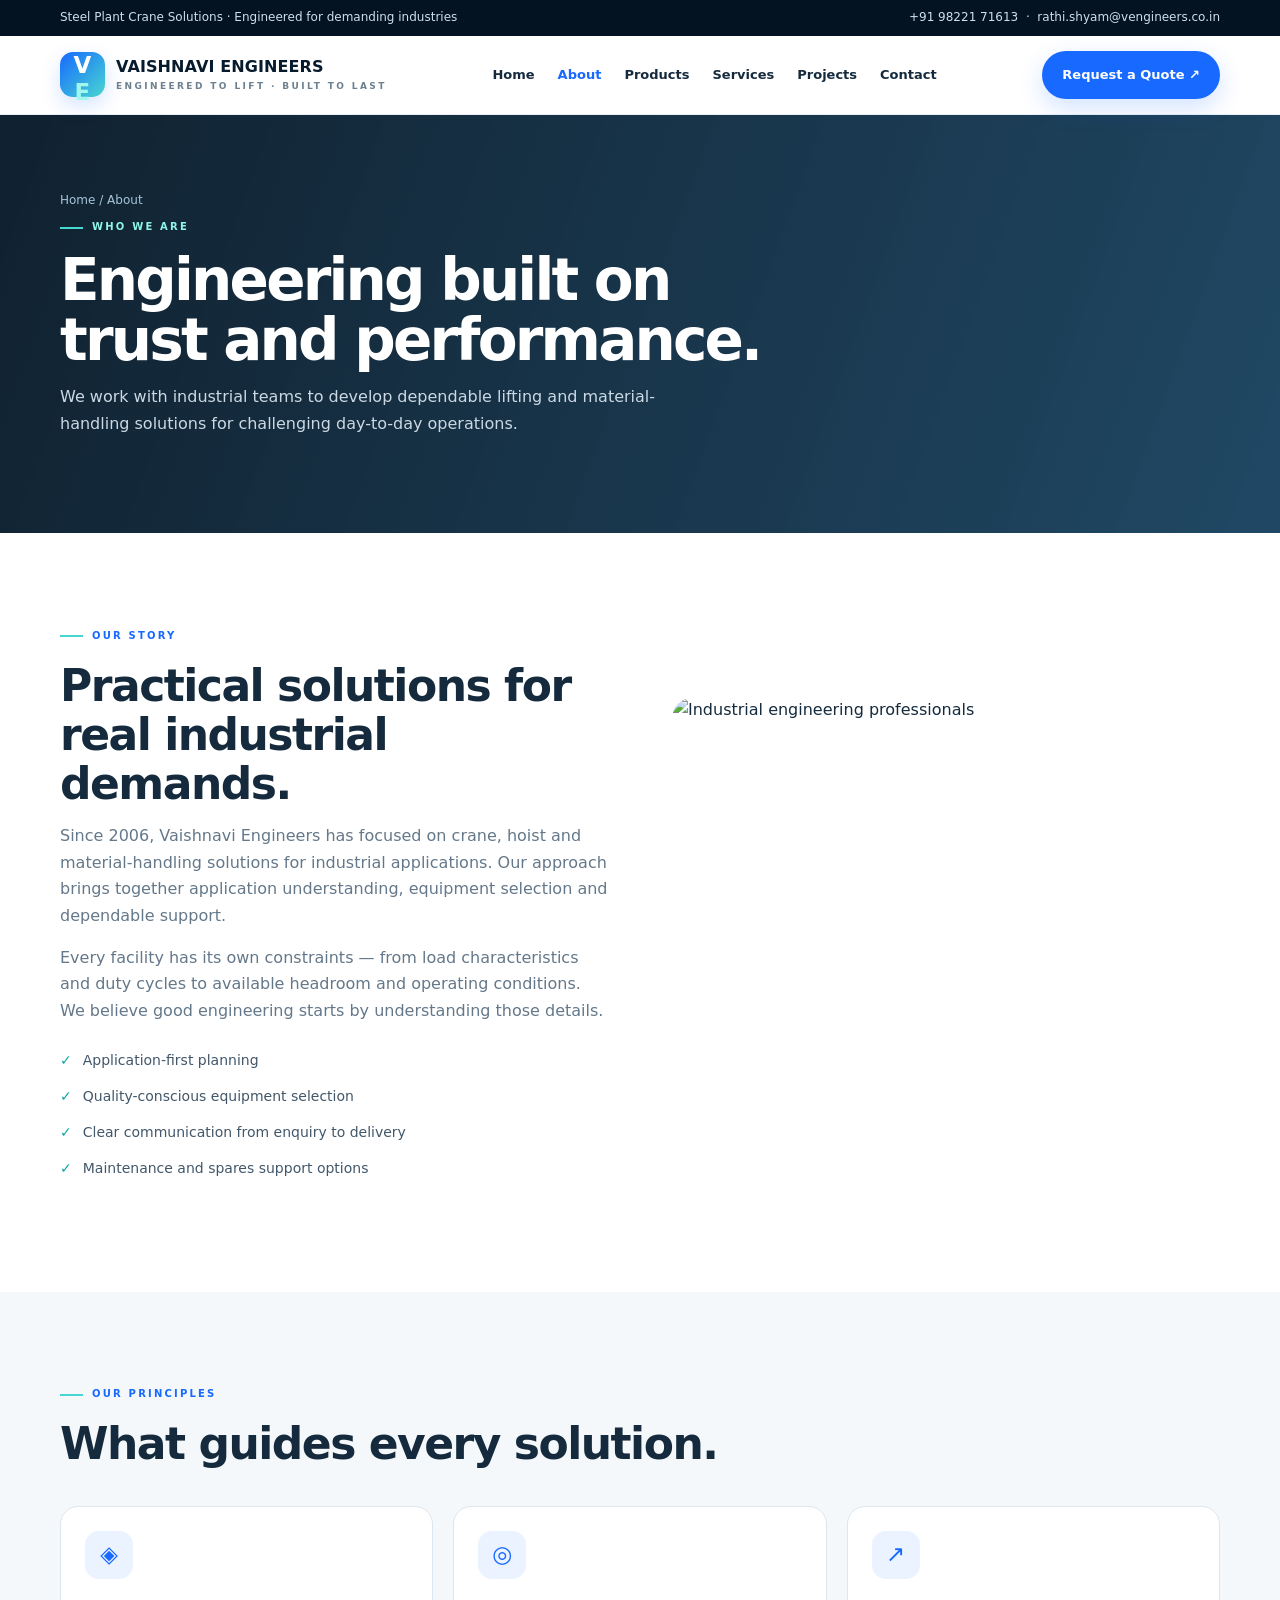
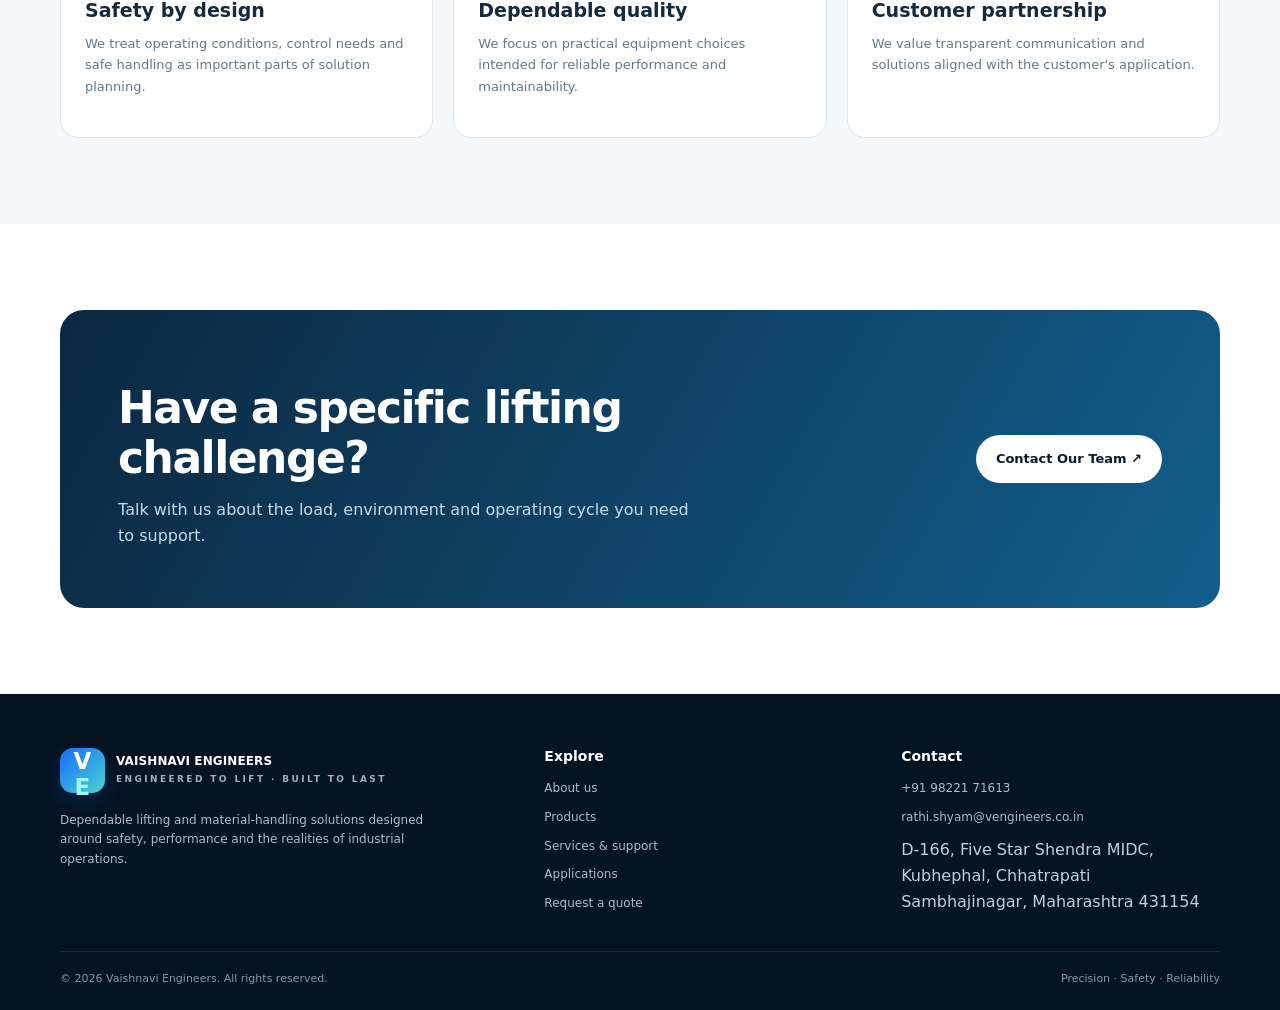
==== about.html @ 2b5e66a1 "Add about.html to static website" ====
<!doctype html><html lang="en"><head><meta charset="utf-8"><meta name="viewport" content="width=device-width,initial-scale=1"><meta name="description" content="Learn about Vaishnavi Engineers and its approach to industrial lifting and material-handling solutions."><meta name="theme-color" content="#071b2d"><title>About Us | Vaishnavi Engineers</title><link rel="preconnect" href="https://fonts.googleapis.com"><link rel="stylesheet" href="style.css"></head><body><div class="topbar"><div class="wrap topinner"><span>Steel Plant Crane Solutions · Engineered for demanding industries</span><span><a href="tel:+919822171613">+91 98221 71613</a> &nbsp;·&nbsp; <a href="mailto:rathi.shyam@vengineers.co.in">rathi.shyam@vengineers.co.in</a></span></div></div><header class="navbar"><div class="wrap navinner"><a class="brand" href="index.html"><span class="brandmark">V<span style="color:#9ff7ed">E</span></span><span>VAISHNAVI ENGINEERS<small>ENGINEERED TO LIFT · BUILT TO LAST</small></span></a><button class="navtoggle" aria-label="Toggle navigation" aria-expanded="false">☰</button><nav class="navlinks"><a href="index.html">Home</a><a href="about.html">About</a><a href="products.html">Products</a><a href="services.html">Services</a><a href="projects.html">Projects</a><a href="contact.html">Contact</a></nav><a class="btn navcta" href="contact.html">Request a Quote ↗</a></div></header><main><section class="pagehero"><div class="wrap"><div class="crumb">Home / About</div><span class="eyebrow" style="color:#8ff4e9">Who we are</span><h1>Engineering built on<br>trust and performance.</h1><p>We work with industrial teams to develop dependable lifting and material-handling solutions for challenging day-to-day operations.</p></div></section><section class="section"><div class="wrap split"><div class="reveal"><span class="eyebrow">Our story</span><h2>Practical solutions for real industrial demands.</h2><p class="muted">Since 2006, Vaishnavi Engineers has focused on crane, hoist and material-handling solutions for industrial applications. Our approach brings together application understanding, equipment selection and dependable support.</p><p class="muted">Every facility has its own constraints — from load characteristics and duty cycles to available headroom and operating conditions. We believe good engineering starts by understanding those details.</p><ul class="checklist"><li><span class="check">✓</span>Application-first planning</li><li><span class="check">✓</span>Quality-conscious equipment selection</li><li><span class="check">✓</span>Clear communication from enquiry to delivery</li><li><span class="check">✓</span>Maintenance and spares support options</li></ul></div><div class="visual reveal"><img src="https://images.unsplash.com/photo-1581092160607-ee22621dd758?auto=format&fit=crop&w=1100&q=85" alt="Industrial engineering professionals" loading="lazy"></div></div></section><section class="section soft"><div class="wrap"><div class="sectionhead reveal"><span class="eyebrow">Our principles</span><h2>What guides every solution.</h2></div><div class="grid three"><article class="card reveal"><div class="cardbody"><div class="cardicon">◈</div><h3>Safety by design</h3><p>We treat operating conditions, control needs and safe handling as important parts of solution planning.</p></div></article><article class="card reveal"><div class="cardbody"><div class="cardicon">◎</div><h3>Dependable quality</h3><p>We focus on practical equipment choices intended for reliable performance and maintainability.</p></div></article><article class="card reveal"><div class="cardbody"><div class="cardicon">↗</div><h3>Customer partnership</h3><p>We value transparent communication and solutions aligned with the customer's application.</p></div></article></div></div></section><section class="section"><div class="wrap banner reveal"><div><h2>Have a specific lifting challenge?</h2><p>Talk with us about the load, environment and operating cycle you need to support.</p></div><a class="btn light" href="contact.html">Contact Our Team ↗</a></div></section></main><footer class="footer"><div class="wrap"><div class="footergrid"><div><a class="brand" href="index.html" style="color:#fff"><span class="brandmark">V<span style="color:#9ff7ed">E</span></span><span>VAISHNAVI ENGINEERS<small style="color:#9bb0c0">ENGINEERED TO LIFT · BUILT TO LAST</small></span></a><p style="max-width:370px;margin-top:18px">Dependable lifting and material-handling solutions designed around safety, performance and the realities of industrial operations.</p></div><div><h3>Explore</h3><div class="footerlinks"><a href="about.html">About us</a><a href="products.html">Products</a><a href="services.html">Services & support</a><a href="projects.html">Applications</a><a href="contact.html">Request a quote</a></div></div><div><h3>Contact</h3><div class="footerlinks"><a href="tel:+919822171613">+91 98221 71613</a><a href="mailto:rathi.shyam@vengineers.co.in">rathi.shyam@vengineers.co.in</a><span>D-166, Five Star Shendra MIDC, Kubhephal, Chhatrapati Sambhajinagar, Maharashtra 431154</span></div></div></div><div class="copyright"><span>© <span data-year></span> Vaishnavi Engineers. All rights reserved.</span><span>Precision · Safety · Reliability</span></div></div></footer><div class="mobilecta"><a class="btn" href="contact.html">Request a Quote ↗</a></div><script src="script.js"></script></body></html>
---- style.css ----
:root{--navy:#071b2d;--navy2:#0d2b43;--blue:#1769ff;--cyan:#48d7d0;--ink:#152b3d;--muted:#64788a;--paper:#f4f8fb;--line:#dce6ee;--white:#fff;--gold:#ffb454}*{box-sizing:border-box}html{scroll-behavior:smooth;scroll-padding-top:95px}body{margin:0;font-family:Inter,ui-sans-serif,system-ui,-apple-system,"Segoe UI",sans-serif;color:var(--ink);line-height:1.65;background:#fff}a{color:inherit;text-decoration:none}img{max-width:100%;display:block}.wrap{width:min(1160px,92%);margin-inline:auto}.topbar{background:#041321;color:#d1dfeb;font-size:12px;padding:8px 0}.topinner{display:flex;justify-content:space-between;gap:12px;flex-wrap:wrap}.topbar a:hover{color:var(--cyan)}.navbar{position:sticky;top:0;z-index:50;background:#ffffffed;backdrop-filter:blur(16px);border-bottom:1px solid #e8eef4}.navinner{height:78px;display:flex;align-items:center;justify-content:space-between;gap:24px}.brand{display:flex;align-items:center;gap:11px;font-weight:900;letter-spacing:.1px;color:var(--navy);line-height:1.15}.brand small{display:block;font-size:9px;letter-spacing:2.4px;color:#6d8090;margin-top:5px}.brandmark{width:45px;height:45px;display:grid;place-items:center;color:#fff;border-radius:13px;background:linear-gradient(135deg,var(--blue),var(--cyan));box-shadow:0 8px 20px #1769ff2e;font-size:23px}.navlinks{display:flex;align-items:center;gap:23px;font-size:13px;font-weight:750}.navlinks a{transition:color .2s}.navlinks a:hover,.navlinks a.active{color:var(--blue)}.navtoggle{display:none;border:1px solid var(--line);background:#fff;border-radius:10px;padding:9px 12px;font-size:20px}.btn{display:inline-flex;align-items:center;justify-content:center;gap:9px;border:0;border-radius:999px;padding:13px 20px;font-weight:800;font-size:13px;background:var(--blue);color:#fff;box-shadow:0 9px 24px #1769ff30;transition:transform .2s,box-shadow .2s;cursor:pointer}.btn:hover{transform:translateY(-2px);box-shadow:0 13px 30px #1769ff40}.btn.outline{background:transparent;border:1px solid #ffffff75;color:#fff;box-shadow:none}.btn.light{background:#fff;color:var(--navy);box-shadow:none}.eyebrow{display:inline-flex;align-items:center;gap:9px;text-transform:uppercase;letter-spacing:2.2px;font-size:10px;font-weight:900;color:var(--blue)}.eyebrow:before{content:"";width:23px;height:2px;background:var(--cyan)}h1,h2,h3,p{margin-top:0}h1{font-size:clamp(38px,5.7vw,70px);line-height:1.03;letter-spacing:-2.8px;margin:20px 0}h2{font-size:clamp(28px,3.8vw,44px);line-height:1.12;letter-spacing:-1.5px;margin:15px 0}h3{line-height:1.25}.lead{font-size:17px;line-height:1.8;color:#c9d7e3;max-width:610px}.muted{color:var(--muted)}.section{padding:86px 0}.section.soft{background:var(--paper)}.section.dark{background:var(--navy);color:#fff}.sectionhead{max-width:690px;margin-bottom:38px}.sectionhead p{color:var(--muted);font-size:15px;max-width:620px}.hero{position:relative;isolation:isolate;overflow:hidden;color:#fff;background:var(--navy);min-height:600px;display:flex;align-items:center}.hero:before{content:"";position:absolute;inset:0;z-index:-2;background:linear-gradient(90deg,rgba(4,19,33,.97) 0%,rgba(5,25,42,.87) 47%,rgba(5,25,42,.35) 100%),url('https://images.unsplash.com/photo-1581092160562-40aa08e78837?auto=format&fit=crop&w=2000&q=85') center/cover}.hero:after{content:"";position:absolute;z-index:-1;width:520px;height:520px;right:-140px;bottom:-280px;border:1px solid #ffffff26;border-radius:50%;box-shadow:0 0 0 55px #ffffff08,0 0 0 110px #ffffff06}.heroContent{padding:90px 0 110px;max-width:750px}.hero h1 span{color:var(--cyan)}.heroActions{display:flex;gap:12px;flex-wrap:wrap;margin-top:30px}.heroProof{display:flex;gap:28px;flex-wrap:wrap;margin-top:44px;color:#d4e1ea;font-size:12px}.heroProof strong{display:block;color:#fff;font-size:21px}.stats{display:grid;grid-template-columns:repeat(4,1fr);background:#fff;border:1px solid var(--line);border-radius:18px;box-shadow:0 18px 55px #0b25400c;margin-top:-38px;position:relative;z-index:2}.stat{padding:25px 20px;text-align:center;border-right:1px solid var(--line)}.stat:last-child{border:0}.stat strong{display:block;font-size:29px;color:var(--navy);letter-spacing:-1px}.stat span{font-size:11px;color:var(--muted);font-weight:800;text-transform:uppercase;letter-spacing:1px}.grid{display:grid;gap:20px}.grid.three{grid-template-columns:repeat(3,minmax(0,1fr))}.grid.two{grid-template-columns:repeat(2,minmax(0,1fr))}.card{border:1px solid var(--line);border-radius:18px;background:#fff;overflow:hidden;transition:transform .25s,box-shadow .25s,border-color .25s}.card:hover{transform:translateY(-5px);box-shadow:0 20px 48px #102d4614;border-color:#bfd4e8}.cardbody{padding:24px}.cardicon{width:48px;height:48px;border-radius:14px;background:#eaf3ff;color:var(--blue);display:grid;place-items:center;font-size:23px;margin-bottom:20px}.card h3{font-size:19px;margin-bottom:10px}.card p{color:var(--muted);font-size:13px;margin-bottom:16px}.textlink{color:var(--blue);font-size:12px;font-weight:900}.productimage{height:205px;background:#e7eef4;overflow:hidden}.productimage img{width:100%;height:100%;object-fit:cover;transition:transform .5s}.card:hover .productimage img{transform:scale(1.05)}.split{display:grid;grid-template-columns:1fr 1fr;align-items:center;gap:64px}.visual{position:relative}.visual img{height:430px;width:100%;object-fit:cover;border-radius:22px}.floatnote{position:absolute;right:-18px;bottom:25px;background:#fff;padding:20px 23px;border-radius:16px;box-shadow:0 16px 45px #071b2d20;max-width:220px}.floatnote strong{font-size:27px;color:var(--blue);display:block}.checklist{list-style:none;padding:0;margin:25px 0;display:grid;gap:13px}.checklist li{display:flex;gap:11px;align-items:flex-start;font-size:14px;color:#42576a}.check{color:#0da89f;font-weight:900}.banner{padding:58px;border-radius:24px;background:linear-gradient(120deg,#0b2740,#125e8c);color:#fff;display:flex;justify-content:space-between;align-items:center;gap:30px;overflow:hidden;position:relative}.banner p{color:#c6dce9;margin-bottom:0;max-width:590px}.banner h2{max-width:650px}.pagehero{padding:76px 0 80px;color:#fff;background:linear-gradient(110deg,#061827f5,#0a3655e8),url('https://images.unsplash.com/photo-1567789884554-0b844b597180?auto=format&fit=crop&w=1800&q=80') center/cover}.pagehero h1{font-size:clamp(38px,5vw,58px);margin:14px 0}.pagehero p{color:#cbd9e4;max-width:650px}.crumb{font-size:12px;color:#a7c4d8}.serviceRow{display:grid;grid-template-columns:64px 1fr;gap:20px;padding:24px 0;border-bottom:1px solid var(--line)}.serviceRow:last-child{border:0}.serviceNumber{font-size:20px;font-weight:900;color:#8ba4b7}.serviceRow p{color:var(--muted);font-size:14px;margin-bottom:0}.projectcard{position:relative;min-height:310px;border-radius:18px;overflow:hidden;color:#fff;background:#102b40}.projectcard img{position:absolute;inset:0;width:100%;height:100%;object-fit:cover;transition:transform .5s}.projectcard:hover img{transform:scale(1.05)}.projectcard:after{content:"";position:absolute;inset:0;background:linear-gradient(0deg,#061827ed,#06182705 80%)}.projecttext{position:absolute;z-index:1;left:24px;right:24px;bottom:22px}.projecttext span{font-size:10px;text-transform:uppercase;letter-spacing:1.8px;color:var(--cyan);font-weight:900}.projecttext h3{margin:7px 0;font-size:21px}.contactgrid{display:grid;grid-template-columns:.8fr 1.2fr;gap:35px}.contactpanel{padding:30px;background:var(--navy);color:#fff;border-radius:20px}.contactitem{padding:17px 0;border-bottom:1px solid #ffffff1f}.contactitem:last-child{border:0}.contactitem small{display:block;color:#a9c2d4;font-size:10px;text-transform:uppercase;letter-spacing:1.5px;font-weight:800}.contactitem a,.contactitem span{font-size:14px;overflow-wrap:anywhere}.formbox{padding:30px;border:1px solid var(--line);border-radius:20px}.formgrid{display:grid;grid-template-columns:1fr 1fr;gap:16px}.field{display:grid;gap:7px}.field.full{grid-column:1/-1}.field label{font-size:12px;font-weight:800}.field input,.field textarea,.field select{width:100%;border:1px solid #d4e0e9;border-radius:10px;padding:13px;font:inherit;font-size:14px;outline:none;background:#fff}.field input:focus,.field textarea:focus,.field select:focus{border-color:var(--blue);box-shadow:0 0 0 3px #1769ff14}.field textarea{min-height:120px;resize:vertical}.footer{background:#041321;color:#c0d0dc;padding:54px 0 22px}.footergrid{display:grid;grid-template-columns:1.4fr 1fr 1fr;gap:38px;padding-bottom:35px}.footer h3{color:#fff;font-size:14px}.footer p,.footer a{font-size:12px;color:#a9bdcc}.footerlinks{display:grid;gap:9px}.copyright{border-top:1px solid #ffffff18;padding-top:18px;font-size:11px;color:#8199aa;display:flex;justify-content:space-between;gap:10px;flex-wrap:wrap}.reveal{opacity:0;transform:translateY(16px);transition:opacity .65s,transform .65s}.reveal.visible{opacity:1;transform:none}.tag{display:inline-block;background:#e9f8f7;color:#087d78;border-radius:999px;padding:6px 10px;font-size:10px;font-weight:900;letter-spacing:.8px;text-transform:uppercase}.center{text-align:center}.center .sectionhead{margin-inline:auto}.mobilecta{display:none}@media(max-width:900px){.navlinks{gap:14px}.navlinks a{font-size:12px}.navcta{display:none}.split{gap:35px}.grid.three{grid-template-columns:repeat(2,minmax(0,1fr))}.stats{grid-template-columns:repeat(2,1fr)}.stat:nth-child(2){border-right:0}.stat:nth-child(-n+2){border-bottom:1px solid var(--line)}.contactgrid{grid-template-columns:1fr}.footergrid{grid-template-columns:1fr 1fr}.footergrid>div:first-child{grid-column:1/-1}}@media(max-width:680px){.topinner{justify-content:center;text-align:center}.navinner{height:68px}.navtoggle{display:block}.navlinks{display:none;position:absolute;top:68px;left:0;right:0;background:#fff;border-bottom:1px solid var(--line);padding:15px 4% 22px;flex-direction:column;align-items:stretch;gap:0}.navlinks.open{display:flex}.navlinks a{padding:12px 0;border-bottom:1px solid #edf1f5;font-size:14px}.navlinks a:last-child{border:0}.brandmark{width:39px;height:39px}.brand{font-size:12px}.hero{min-height:570px}.heroContent{padding:72px 0 86px}.hero h1{letter-spacing:-1.7px}.lead{font-size:15px}.heroProof{gap:18px}.section{padding:62px 0}.grid.three,.grid.two,.split{grid-template-columns:1fr}.visual img{height:310px}.floatnote{right:10px;bottom:12px}.stats{margin-top:-25px}.stat{padding:20px 10px}.stat strong{font-size:25px}.stat span{font-size:9px}.banner{padding:30px;align-items:flex-start;flex-direction:column}.pagehero{padding:55px 0}.formbox,.contactpanel{padding:22px}.formgrid{grid-template-columns:1fr}.field.full{grid-column:auto}.footergrid{grid-template-columns:1fr}.footergrid>div:first-child{grid-column:auto}.projectcard{min-height:280px}.mobilecta{display:flex;position:fixed;bottom:12px;left:12px;right:12px;z-index:60;justify-content:center}.mobilecta .btn{width:100%}.footer{padding-bottom:80px}}@media(prefers-reduced-motion:reduce){html{scroll-behavior:auto}.reveal{opacity:1;transform:none;transition:none}*{transition:none!important}}
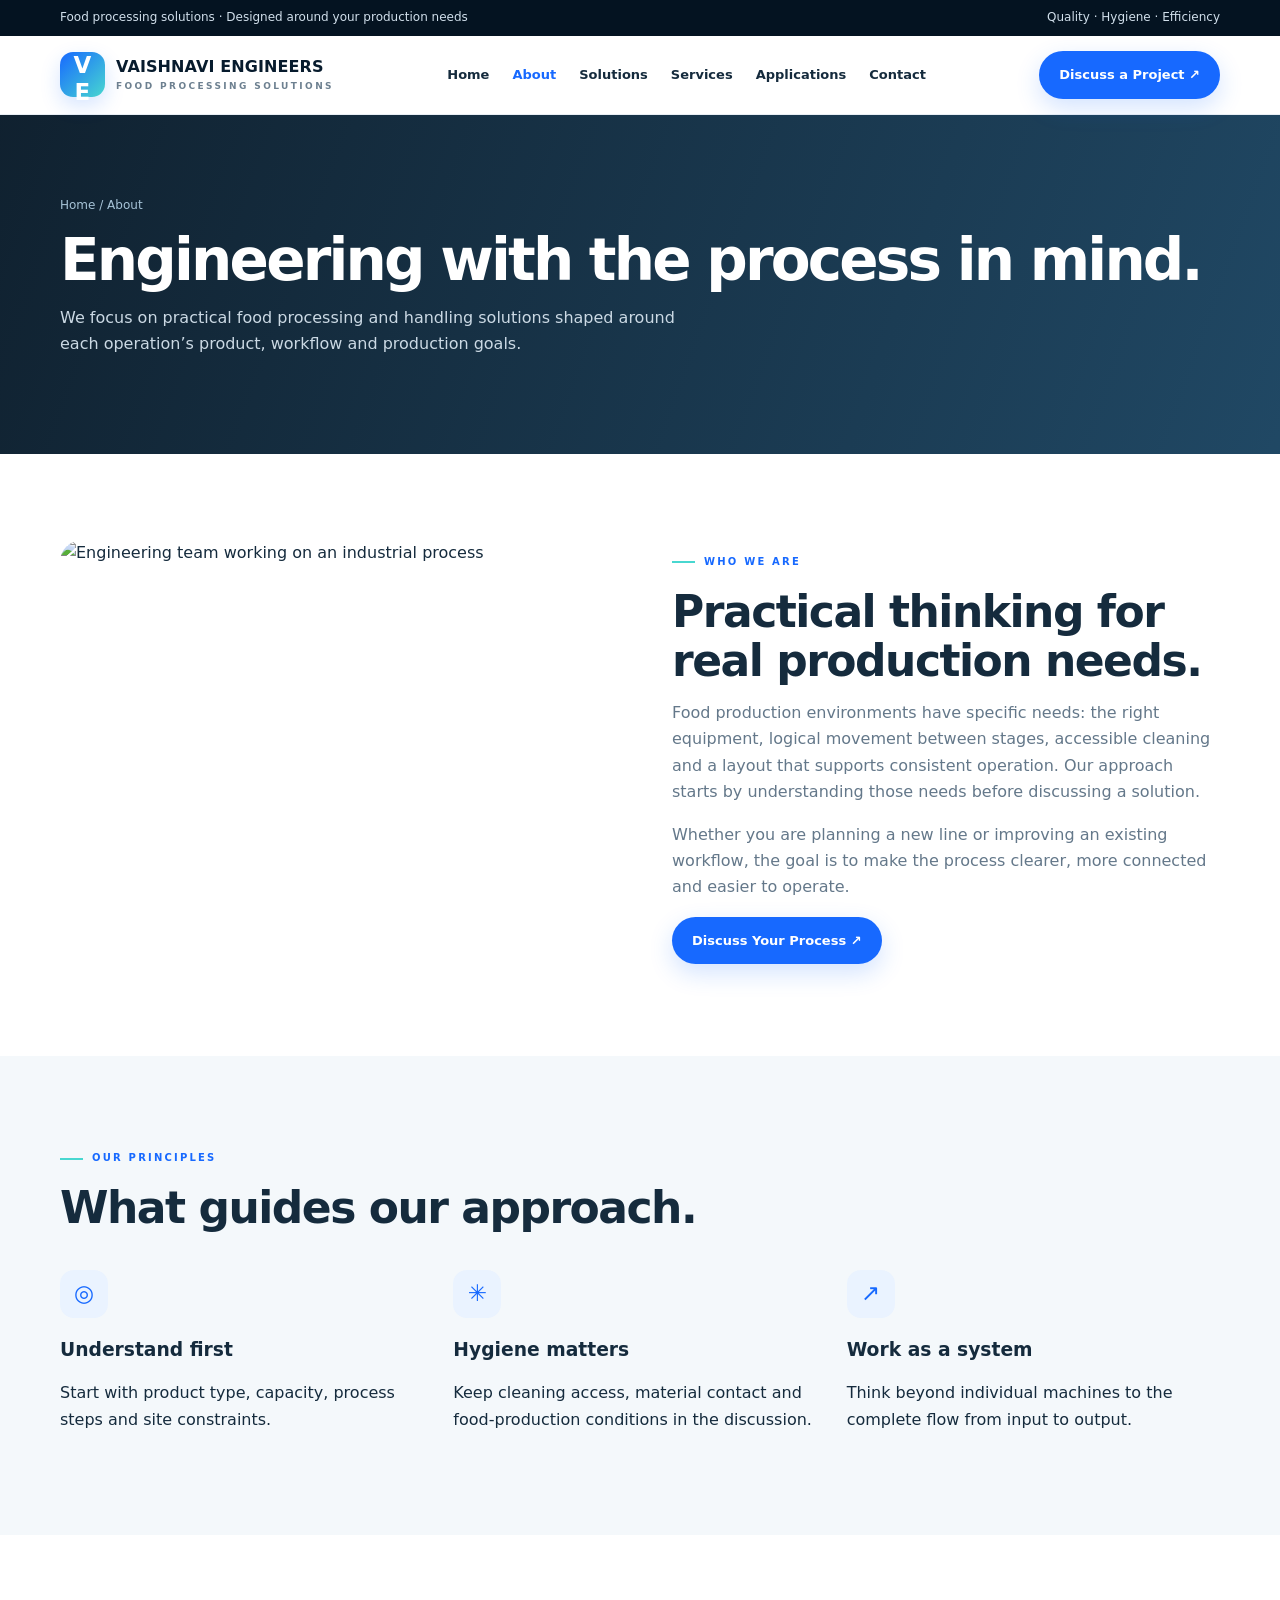
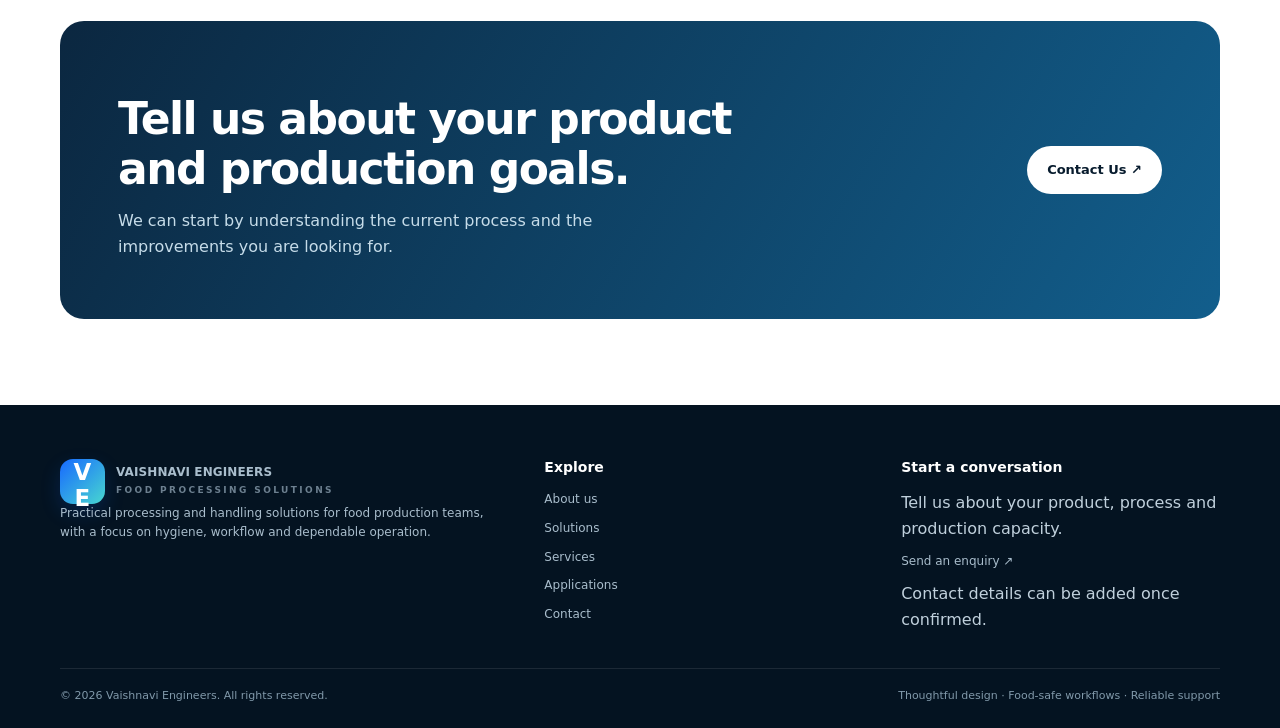
==== commit 9df2daca: "Rebuild About page for food processing solutions" ====
--- a/about.html
+++ b/about.html
@@ -1 +1,16 @@
-<!doctype html><html lang="en"><head><meta charset="utf-8"><meta name="viewport" content="width=device-width,initial-scale=1"><meta name="description" content="Learn about Vaishnavi Engineers and its approach to industrial lifting and material-handling solutions."><meta name="theme-color" content="#071b2d"><title>About Us | Vaishnavi Engineers</title><link rel="preconnect" href="https://fonts.googleapis.com"><link rel="stylesheet" href="style.css"></head><body><div class="topbar"><div class="wrap topinner"><span>Steel Plant Crane Solutions · Engineered for demanding industries</span><span><a href="tel:+919822171613">+91 98221 71613</a> &nbsp;·&nbsp; <a href="mailto:rathi.shyam@vengineers.co.in">rathi.shyam@vengineers.co.in</a></span></div></div><header class="navbar"><div class="wrap navinner"><a class="brand" href="index.html"><span class="brandmark">V<span style="color:#9ff7ed">E</span></span><span>VAISHNAVI ENGINEERS<small>ENGINEERED TO LIFT · BUILT TO LAST</small></span></a><button class="navtoggle" aria-label="Toggle navigation" aria-expanded="false">☰</button><nav class="navlinks"><a href="index.html">Home</a><a href="about.html">About</a><a href="products.html">Products</a><a href="services.html">Services</a><a href="projects.html">Projects</a><a href="contact.html">Contact</a></nav><a class="btn navcta" href="contact.html">Request a Quote ↗</a></div></header><main><section class="pagehero"><div class="wrap"><div class="crumb">Home / About</div><span class="eyebrow" style="color:#8ff4e9">Who we are</span><h1>Engineering built on<br>trust and performance.</h1><p>We work with industrial teams to develop dependable lifting and material-handling solutions for challenging day-to-day operations.</p></div></section><section class="section"><div class="wrap split"><div class="reveal"><span class="eyebrow">Our story</span><h2>Practical solutions for real industrial demands.</h2><p class="muted">Since 2006, Vaishnavi Engineers has focused on crane, hoist and material-handling solutions for industrial applications. Our approach brings together application understanding, equipment selection and dependable support.</p><p class="muted">Every facility has its own constraints — from load characteristics and duty cycles to available headroom and operating conditions. We believe good engineering starts by understanding those details.</p><ul class="checklist"><li><span class="check">✓</span>Application-first planning</li><li><span class="check">✓</span>Quality-conscious equipment selection</li><li><span class="check">✓</span>Clear communication from enquiry to delivery</li><li><span class="check">✓</span>Maintenance and spares support options</li></ul></div><div class="visual reveal"><img src="https://images.unsplash.com/photo-1581092160607-ee22621dd758?auto=format&fit=crop&w=1100&q=85" alt="Industrial engineering professionals" loading="lazy"></div></div></section><section class="section soft"><div class="wrap"><div class="sectionhead reveal"><span class="eyebrow">Our principles</span><h2>What guides every solution.</h2></div><div class="grid three"><article class="card reveal"><div class="cardbody"><div class="cardicon">◈</div><h3>Safety by design</h3><p>We treat operating conditions, control needs and safe handling as important parts of solution planning.</p></div></article><article class="card reveal"><div class="cardbody"><div class="cardicon">◎</div><h3>Dependable quality</h3><p>We focus on practical equipment choices intended for reliable performance and maintainability.</p></div></article><article class="card reveal"><div class="cardbody"><div class="cardicon">↗</div><h3>Customer partnership</h3><p>We value transparent communication and solutions aligned with the customer's application.</p></div></article></div></div></section><section class="section"><div class="wrap banner reveal"><div><h2>Have a specific lifting challenge?</h2><p>Talk with us about the load, environment and operating cycle you need to support.</p></div><a class="btn light" href="contact.html">Contact Our Team ↗</a></div></section></main><footer class="footer"><div class="wrap"><div class="footergrid"><div><a class="brand" href="index.html" style="color:#fff"><span class="brandmark">V<span style="color:#9ff7ed">E</span></span><span>VAISHNAVI ENGINEERS<small style="color:#9bb0c0">ENGINEERED TO LIFT · BUILT TO LAST</small></span></a><p style="max-width:370px;margin-top:18px">Dependable lifting and material-handling solutions designed around safety, performance and the realities of industrial operations.</p></div><div><h3>Explore</h3><div class="footerlinks"><a href="about.html">About us</a><a href="products.html">Products</a><a href="services.html">Services & support</a><a href="projects.html">Applications</a><a href="contact.html">Request a quote</a></div></div><div><h3>Contact</h3><div class="footerlinks"><a href="tel:+919822171613">+91 98221 71613</a><a href="mailto:rathi.shyam@vengineers.co.in">rathi.shyam@vengineers.co.in</a><span>D-166, Five Star Shendra MIDC, Kubhephal, Chhatrapati Sambhajinagar, Maharashtra 431154</span></div></div></div><div class="copyright"><span>© <span data-year></span> Vaishnavi Engineers. All rights reserved.</span><span>Precision · Safety · Reliability</span></div></div></footer><div class="mobilecta"><a class="btn" href="contact.html">Request a Quote ↗</a></div><script src="script.js"></script></body></html>+<!doctype html>
+<html lang="en">
+<head>
+<meta charset="utf-8"><meta name="viewport" content="width=device-width,initial-scale=1">
+<meta name="description" content="Learn about Vaishnavi Engineers and its process-led approach to food processing solutions."><meta name="theme-color" content="#123b2b">
+<title>About Us | Vaishnavi Engineers</title>
+<link rel="preconnect" href="https://fonts.googleapis.com"><link rel="preconnect" href="https://fonts.gstatic.com" crossorigin>
+<link href="https://fonts.googleapis.com/css2?family=DM+Sans:wght@400;500;600;700&family=Manrope:wght@400;500;600;700;800&display=swap" rel="stylesheet">
+<link rel="stylesheet" href="style.css">
+</head><body>
+<div class="topbar"><div class="wrap topinner"><span>Food processing solutions · Designed around your production needs</span><span>Quality · Hygiene · Efficiency</span></div></div>
+<header class="navbar"><div class="wrap navinner"><a class="brand" href="index.html"><span class="brandmark">V<span>E</span></span><span>VAISHNAVI ENGINEERS<small>FOOD PROCESSING SOLUTIONS</small></span></a><button class="navtoggle" aria-label="Toggle navigation" aria-expanded="false">☰</button><nav class="navlinks"><a href="index.html">Home</a><a href="about.html">About</a><a href="products.html">Solutions</a><a href="services.html">Services</a><a href="projects.html">Applications</a><a href="contact.html">Contact</a></nav><a class="btn navcta" href="contact.html">Discuss a Project ↗</a></div></header><main>
+<section class="pagehero"><div class="wrap"><span class="crumb">Home / About</span><h1>Engineering with the process in mind.</h1><p>We focus on practical food processing and handling solutions shaped around each operation’s product, workflow and production goals.</p></div></section>
+<section class="section"><div class="wrap split"><div class="visual reveal"><img src="https://images.unsplash.com/photo-1581092160607-ee22621dd758?auto=format&fit=crop&w=1100&q=85" alt="Engineering team working on an industrial process" loading="lazy"></div><div class="reveal"><span class="eyebrow">Who we are</span><h2>Practical thinking for real production needs.</h2><p class="muted">Food production environments have specific needs: the right equipment, logical movement between stages, accessible cleaning and a layout that supports consistent operation. Our approach starts by understanding those needs before discussing a solution.</p><p class="muted">Whether you are planning a new line or improving an existing workflow, the goal is to make the process clearer, more connected and easier to operate.</p><a class="btn" href="contact.html">Discuss Your Process ↗</a></div></div></section>
+<section class="section soft"><div class="wrap"><div class="sectionhead reveal"><span class="eyebrow">Our principles</span><h2>What guides our approach.</h2></div><div class="grid three"><article class="miniCard reveal"><div class="cardicon">◎</div><h3>Understand first</h3><p>Start with product type, capacity, process steps and site constraints.</p></article><article class="miniCard reveal"><div class="cardicon">✳</div><h3>Hygiene matters</h3><p>Keep cleaning access, material contact and food-production conditions in the discussion.</p></article><article class="miniCard reveal"><div class="cardicon">↗</div><h3>Work as a system</h3><p>Think beyond individual machines to the complete flow from input to output.</p></article></div></div></section>
+<section class="section"><div class="wrap"><div class="banner reveal"><div><h2>Tell us about your product and production goals.</h2><p>We can start by understanding the current process and the improvements you are looking for.</p></div><a class="btn light" href="contact.html">Contact Us ↗</a></div></div></section></main><footer class="footer"><div class="wrap"><div class="footergrid"><div><a class="brand footerbrand" href="index.html"><span class="brandmark">V<span>E</span></span><span>VAISHNAVI ENGINEERS<small>FOOD PROCESSING SOLUTIONS</small></span></a><p class="footintro">Practical processing and handling solutions for food production teams, with a focus on hygiene, workflow and dependable operation.</p></div><div><h3>Explore</h3><div class="footerlinks"><a href="about.html">About us</a><a href="products.html">Solutions</a><a href="services.html">Services</a><a href="projects.html">Applications</a><a href="contact.html">Contact</a></div></div><div><h3>Start a conversation</h3><div class="footerlinks"><span>Tell us about your product, process and production capacity.</span><a href="contact.html" class="footercta">Send an enquiry ↗</a><span class="smallnote">Contact details can be added once confirmed.</span></div></div></div><div class="copyright"><span>© <span data-year></span> Vaishnavi Engineers. All rights reserved.</span><span>Thoughtful design · Food-safe workflows · Reliable support</span></div></div></footer><script src="script.js"></script></body></html>
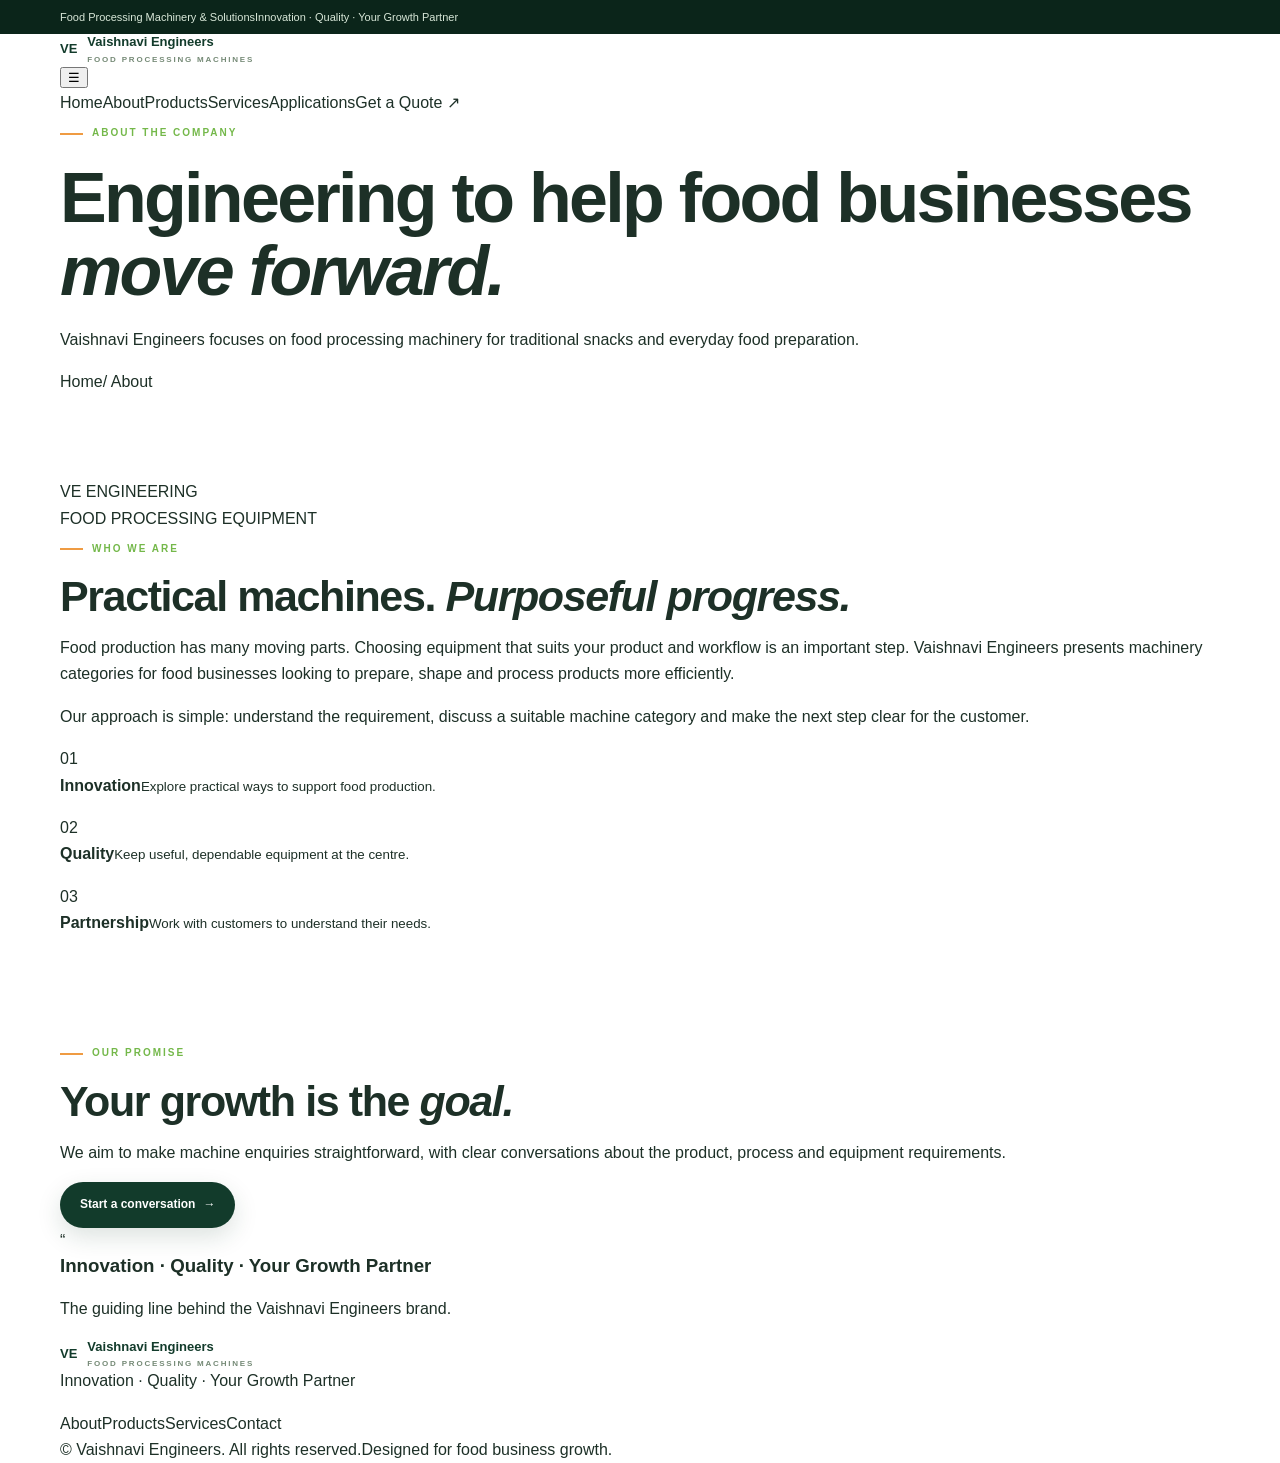
==== commit 9a85814a: "Rebuild static multipage food processing website" ====
--- a/about.html
+++ b/about.html
@@ -1,16 +1 @@
-<!doctype html>
-<html lang="en">
-<head>
-<meta charset="utf-8"><meta name="viewport" content="width=device-width,initial-scale=1">
-<meta name="description" content="Learn about Vaishnavi Engineers and its process-led approach to food processing solutions."><meta name="theme-color" content="#123b2b">
-<title>About Us | Vaishnavi Engineers</title>
-<link rel="preconnect" href="https://fonts.googleapis.com"><link rel="preconnect" href="https://fonts.gstatic.com" crossorigin>
-<link href="https://fonts.googleapis.com/css2?family=DM+Sans:wght@400;500;600;700&family=Manrope:wght@400;500;600;700;800&display=swap" rel="stylesheet">
-<link rel="stylesheet" href="style.css">
-</head><body>
-<div class="topbar"><div class="wrap topinner"><span>Food processing solutions · Designed around your production needs</span><span>Quality · Hygiene · Efficiency</span></div></div>
-<header class="navbar"><div class="wrap navinner"><a class="brand" href="index.html"><span class="brandmark">V<span>E</span></span><span>VAISHNAVI ENGINEERS<small>FOOD PROCESSING SOLUTIONS</small></span></a><button class="navtoggle" aria-label="Toggle navigation" aria-expanded="false">☰</button><nav class="navlinks"><a href="index.html">Home</a><a href="about.html">About</a><a href="products.html">Solutions</a><a href="services.html">Services</a><a href="projects.html">Applications</a><a href="contact.html">Contact</a></nav><a class="btn navcta" href="contact.html">Discuss a Project ↗</a></div></header><main>
-<section class="pagehero"><div class="wrap"><span class="crumb">Home / About</span><h1>Engineering with the process in mind.</h1><p>We focus on practical food processing and handling solutions shaped around each operation’s product, workflow and production goals.</p></div></section>
-<section class="section"><div class="wrap split"><div class="visual reveal"><img src="https://images.unsplash.com/photo-1581092160607-ee22621dd758?auto=format&fit=crop&w=1100&q=85" alt="Engineering team working on an industrial process" loading="lazy"></div><div class="reveal"><span class="eyebrow">Who we are</span><h2>Practical thinking for real production needs.</h2><p class="muted">Food production environments have specific needs: the right equipment, logical movement between stages, accessible cleaning and a layout that supports consistent operation. Our approach starts by understanding those needs before discussing a solution.</p><p class="muted">Whether you are planning a new line or improving an existing workflow, the goal is to make the process clearer, more connected and easier to operate.</p><a class="btn" href="contact.html">Discuss Your Process ↗</a></div></div></section>
-<section class="section soft"><div class="wrap"><div class="sectionhead reveal"><span class="eyebrow">Our principles</span><h2>What guides our approach.</h2></div><div class="grid three"><article class="miniCard reveal"><div class="cardicon">◎</div><h3>Understand first</h3><p>Start with product type, capacity, process steps and site constraints.</p></article><article class="miniCard reveal"><div class="cardicon">✳</div><h3>Hygiene matters</h3><p>Keep cleaning access, material contact and food-production conditions in the discussion.</p></article><article class="miniCard reveal"><div class="cardicon">↗</div><h3>Work as a system</h3><p>Think beyond individual machines to the complete flow from input to output.</p></article></div></div></section>
-<section class="section"><div class="wrap"><div class="banner reveal"><div><h2>Tell us about your product and production goals.</h2><p>We can start by understanding the current process and the improvements you are looking for.</p></div><a class="btn light" href="contact.html">Contact Us ↗</a></div></div></section></main><footer class="footer"><div class="wrap"><div class="footergrid"><div><a class="brand footerbrand" href="index.html"><span class="brandmark">V<span>E</span></span><span>VAISHNAVI ENGINEERS<small>FOOD PROCESSING SOLUTIONS</small></span></a><p class="footintro">Practical processing and handling solutions for food production teams, with a focus on hygiene, workflow and dependable operation.</p></div><div><h3>Explore</h3><div class="footerlinks"><a href="about.html">About us</a><a href="products.html">Solutions</a><a href="services.html">Services</a><a href="projects.html">Applications</a><a href="contact.html">Contact</a></div></div><div><h3>Start a conversation</h3><div class="footerlinks"><span>Tell us about your product, process and production capacity.</span><a href="contact.html" class="footercta">Send an enquiry ↗</a><span class="smallnote">Contact details can be added once confirmed.</span></div></div></div><div class="copyright"><span>© <span data-year></span> Vaishnavi Engineers. All rights reserved.</span><span>Thoughtful design · Food-safe workflows · Reliable support</span></div></div></footer><script src="script.js"></script></body></html>+<!doctype html><html lang="en"><head><meta charset="utf-8"><meta name="viewport" content="width=device-width, initial-scale=1"><title>About | Vaishnavi Engineers</title><link rel="stylesheet" href="style.css"><script defer src="script.js"></script></head><body><div class="topbar"><div class="wrap topbar-inner"><span>Food Processing Machinery & Solutions</span><span>Innovation · Quality · Your Growth Partner</span></div></div><header class="site-header"><div class="wrap nav-wrap"><a class="brand" href="index.html"><span class="brand-mark">VE</span><span><strong>Vaishnavi Engineers</strong><small>FOOD PROCESSING MACHINES</small></span></a><button class="menu-toggle" aria-label="Toggle navigation" aria-expanded="false">☰</button><nav class="nav-links"><a href="index.html">Home</a><a class="active" href="about.html">About</a><a href="products.html">Products</a><a href="services.html">Services</a><a href="projects.html">Applications</a><a class="nav-cta" href="contact.html">Get a Quote <span>↗</span></a></nav></div></header><main><section class="page-hero"><div class="wrap"><span class="eyebrow">ABOUT THE COMPANY</span><h1>Engineering to help food businesses <em>move forward.</em></h1><p>Vaishnavi Engineers focuses on food processing machinery for traditional snacks and everyday food preparation.</p><div class="breadcrumbs"><a href="index.html">Home</a><span>/</span> About</div></div></section><section class="section"><div class="wrap about-grid"><div class="about-illustration"><div class="about-badge">VE <span>ENGINEERING</span></div><div class="about-machine"><div class="hopper"></div><div class="machine-body"><div class="control-panel"><i></i><i></i><i></i><b></b></div><div class="machine-door"></div></div><div class="machine-feet"><i></i><i></i></div></div><div class="illustration-note">FOOD PROCESSING EQUIPMENT</div></div><div class="about-copy"><span class="eyebrow">WHO WE ARE</span><h2>Practical machines. <em>Purposeful progress.</em></h2><p>Food production has many moving parts. Choosing equipment that suits your product and workflow is an important step. Vaishnavi Engineers presents machinery categories for food businesses looking to prepare, shape and process products more efficiently.</p><p>Our approach is simple: understand the requirement, discuss a suitable machine category and make the next step clear for the customer.</p><div class="about-points"><div><span>01</span><p><b>Innovation</b><small>Explore practical ways to support food production.</small></p></div><div><span>02</span><p><b>Quality</b><small>Keep useful, dependable equipment at the centre.</small></p></div><div><span>03</span><p><b>Partnership</b><small>Work with customers to understand their needs.</small></p></div></div></div></div></section><section class="dark-band"><div class="wrap band-grid"><div><span class="eyebrow eyebrow-light">OUR PROMISE</span><h2>Your growth is the <em>goal.</em></h2><p>We aim to make machine enquiries straightforward, with clear conversations about the product, process and equipment requirements.</p><a class="btn btn-light" href="contact.html">Start a conversation <span>→</span></a></div><div class="statement-card"><span class="statement-mark">“</span><h3>Innovation · Quality · Your Growth Partner</h3><p>The guiding line behind the Vaishnavi Engineers brand.</p></div></div></section></main><footer class="site-footer"><div class="wrap footer-main"><a class="brand brand-footer" href="index.html"><span class="brand-mark">VE</span><span><strong>Vaishnavi Engineers</strong><small>FOOD PROCESSING MACHINES</small></span></a><p>Innovation · Quality · Your Growth Partner</p><div class="footer-links"><a href="about.html">About</a><a href="products.html">Products</a><a href="services.html">Services</a><a href="contact.html">Contact</a></div></div><div class="wrap footer-bottom"><span>© <span data-year></span> Vaishnavi Engineers. All rights reserved.</span><span>Designed for food business growth.</span></div></footer></body></html>
--- a/style.css
+++ b/style.css
@@ -1 +1 @@
-:root{--navy:#071b2d;--navy2:#0d2b43;--blue:#1769ff;--cyan:#48d7d0;--ink:#152b3d;--muted:#64788a;--paper:#f4f8fb;--line:#dce6ee;--white:#fff;--gold:#ffb454}*{box-sizing:border-box}html{scroll-behavior:smooth;scroll-padding-top:95px}body{margin:0;font-family:Inter,ui-sans-serif,system-ui,-apple-system,"Segoe UI",sans-serif;color:var(--ink);line-height:1.65;background:#fff}a{color:inherit;text-decoration:none}img{max-width:100%;display:block}.wrap{width:min(1160px,92%);margin-inline:auto}.topbar{background:#041321;color:#d1dfeb;font-size:12px;padding:8px 0}.topinner{display:flex;justify-content:space-between;gap:12px;flex-wrap:wrap}.topbar a:hover{color:var(--cyan)}.navbar{position:sticky;top:0;z-index:50;background:#ffffffed;backdrop-filter:blur(16px);border-bottom:1px solid #e8eef4}.navinner{height:78px;display:flex;align-items:center;justify-content:space-between;gap:24px}.brand{display:flex;align-items:center;gap:11px;font-weight:900;letter-spacing:.1px;color:var(--navy);line-height:1.15}.brand small{display:block;font-size:9px;letter-spacing:2.4px;color:#6d8090;margin-top:5px}.brandmark{width:45px;height:45px;display:grid;place-items:center;color:#fff;border-radius:13px;background:linear-gradient(135deg,var(--blue),var(--cyan));box-shadow:0 8px 20px #1769ff2e;font-size:23px}.navlinks{display:flex;align-items:center;gap:23px;font-size:13px;font-weight:750}.navlinks a{transition:color .2s}.navlinks a:hover,.navlinks a.active{color:var(--blue)}.navtoggle{display:none;border:1px solid var(--line);background:#fff;border-radius:10px;padding:9px 12px;font-size:20px}.btn{display:inline-flex;align-items:center;justify-content:center;gap:9px;border:0;border-radius:999px;padding:13px 20px;font-weight:800;font-size:13px;background:var(--blue);color:#fff;box-shadow:0 9px 24px #1769ff30;transition:transform .2s,box-shadow .2s;cursor:pointer}.btn:hover{transform:translateY(-2px);box-shadow:0 13px 30px #1769ff40}.btn.outline{background:transparent;border:1px solid #ffffff75;color:#fff;box-shadow:none}.btn.light{background:#fff;color:var(--navy);box-shadow:none}.eyebrow{display:inline-flex;align-items:center;gap:9px;text-transform:uppercase;letter-spacing:2.2px;font-size:10px;font-weight:900;color:var(--blue)}.eyebrow:before{content:"";width:23px;height:2px;background:var(--cyan)}h1,h2,h3,p{margin-top:0}h1{font-size:clamp(38px,5.7vw,70px);line-height:1.03;letter-spacing:-2.8px;margin:20px 0}h2{font-size:clamp(28px,3.8vw,44px);line-height:1.12;letter-spacing:-1.5px;margin:15px 0}h3{line-height:1.25}.lead{font-size:17px;line-height:1.8;color:#c9d7e3;max-width:610px}.muted{color:var(--muted)}.section{padding:86px 0}.section.soft{background:var(--paper)}.section.dark{background:var(--navy);color:#fff}.sectionhead{max-width:690px;margin-bottom:38px}.sectionhead p{color:var(--muted);font-size:15px;max-width:620px}.hero{position:relative;isolation:isolate;overflow:hidden;color:#fff;background:var(--navy);min-height:600px;display:flex;align-items:center}.hero:before{content:"";position:absolute;inset:0;z-index:-2;background:linear-gradient(90deg,rgba(4,19,33,.97) 0%,rgba(5,25,42,.87) 47%,rgba(5,25,42,.35) 100%),url('https://images.unsplash.com/photo-1581092160562-40aa08e78837?auto=format&fit=crop&w=2000&q=85') center/cover}.hero:after{content:"";position:absolute;z-index:-1;width:520px;height:520px;right:-140px;bottom:-280px;border:1px solid #ffffff26;border-radius:50%;box-shadow:0 0 0 55px #ffffff08,0 0 0 110px #ffffff06}.heroContent{padding:90px 0 110px;max-width:750px}.hero h1 span{color:var(--cyan)}.heroActions{display:flex;gap:12px;flex-wrap:wrap;margin-top:30px}.heroProof{display:flex;gap:28px;flex-wrap:wrap;margin-top:44px;color:#d4e1ea;font-size:12px}.heroProof strong{display:block;color:#fff;font-size:21px}.stats{display:grid;grid-template-columns:repeat(4,1fr);background:#fff;border:1px solid var(--line);border-radius:18px;box-shadow:0 18px 55px #0b25400c;margin-top:-38px;position:relative;z-index:2}.stat{padding:25px 20px;text-align:center;border-right:1px solid var(--line)}.stat:last-child{border:0}.stat strong{display:block;font-size:29px;color:var(--navy);letter-spacing:-1px}.stat span{font-size:11px;color:var(--muted);font-weight:800;text-transform:uppercase;letter-spacing:1px}.grid{display:grid;gap:20px}.grid.three{grid-template-columns:repeat(3,minmax(0,1fr))}.grid.two{grid-template-columns:repeat(2,minmax(0,1fr))}.card{border:1px solid var(--line);border-radius:18px;background:#fff;overflow:hidden;transition:transform .25s,box-shadow .25s,border-color .25s}.card:hover{transform:translateY(-5px);box-shadow:0 20px 48px #102d4614;border-color:#bfd4e8}.cardbody{padding:24px}.cardicon{width:48px;height:48px;border-radius:14px;background:#eaf3ff;color:var(--blue);display:grid;place-items:center;font-size:23px;margin-bottom:20px}.card h3{font-size:19px;margin-bottom:10px}.card p{color:var(--muted);font-size:13px;margin-bottom:16px}.textlink{color:var(--blue);font-size:12px;font-weight:900}.productimage{height:205px;background:#e7eef4;overflow:hidden}.productimage img{width:100%;height:100%;object-fit:cover;transition:transform .5s}.card:hover .productimage img{transform:scale(1.05)}.split{display:grid;grid-template-columns:1fr 1fr;align-items:center;gap:64px}.visual{position:relative}.visual img{height:430px;width:100%;object-fit:cover;border-radius:22px}.floatnote{position:absolute;right:-18px;bottom:25px;background:#fff;padding:20px 23px;border-radius:16px;box-shadow:0 16px 45px #071b2d20;max-width:220px}.floatnote strong{font-size:27px;color:var(--blue);display:block}.checklist{list-style:none;padding:0;margin:25px 0;display:grid;gap:13px}.checklist li{display:flex;gap:11px;align-items:flex-start;font-size:14px;color:#42576a}.check{color:#0da89f;font-weight:900}.banner{padding:58px;border-radius:24px;background:linear-gradient(120deg,#0b2740,#125e8c);color:#fff;display:flex;justify-content:space-between;align-items:center;gap:30px;overflow:hidden;position:relative}.banner p{color:#c6dce9;margin-bottom:0;max-width:590px}.banner h2{max-width:650px}.pagehero{padding:76px 0 80px;color:#fff;background:linear-gradient(110deg,#061827f5,#0a3655e8),url('https://images.unsplash.com/photo-1567789884554-0b844b597180?auto=format&fit=crop&w=1800&q=80') center/cover}.pagehero h1{font-size:clamp(38px,5vw,58px);margin:14px 0}.pagehero p{color:#cbd9e4;max-width:650px}.crumb{font-size:12px;color:#a7c4d8}.serviceRow{display:grid;grid-template-columns:64px 1fr;gap:20px;padding:24px 0;border-bottom:1px solid var(--line)}.serviceRow:last-child{border:0}.serviceNumber{font-size:20px;font-weight:900;color:#8ba4b7}.serviceRow p{color:var(--muted);font-size:14px;margin-bottom:0}.projectcard{position:relative;min-height:310px;border-radius:18px;overflow:hidden;color:#fff;background:#102b40}.projectcard img{position:absolute;inset:0;width:100%;height:100%;object-fit:cover;transition:transform .5s}.projectcard:hover img{transform:scale(1.05)}.projectcard:after{content:"";position:absolute;inset:0;background:linear-gradient(0deg,#061827ed,#06182705 80%)}.projecttext{position:absolute;z-index:1;left:24px;right:24px;bottom:22px}.projecttext span{font-size:10px;text-transform:uppercase;letter-spacing:1.8px;color:var(--cyan);font-weight:900}.projecttext h3{margin:7px 0;font-size:21px}.contactgrid{display:grid;grid-template-columns:.8fr 1.2fr;gap:35px}.contactpanel{padding:30px;background:var(--navy);color:#fff;border-radius:20px}.contactitem{padding:17px 0;border-bottom:1px solid #ffffff1f}.contactitem:last-child{border:0}.contactitem small{display:block;color:#a9c2d4;font-size:10px;text-transform:uppercase;letter-spacing:1.5px;font-weight:800}.contactitem a,.contactitem span{font-size:14px;overflow-wrap:anywhere}.formbox{padding:30px;border:1px solid var(--line);border-radius:20px}.formgrid{display:grid;grid-template-columns:1fr 1fr;gap:16px}.field{display:grid;gap:7px}.field.full{grid-column:1/-1}.field label{font-size:12px;font-weight:800}.field input,.field textarea,.field select{width:100%;border:1px solid #d4e0e9;border-radius:10px;padding:13px;font:inherit;font-size:14px;outline:none;background:#fff}.field input:focus,.field textarea:focus,.field select:focus{border-color:var(--blue);box-shadow:0 0 0 3px #1769ff14}.field textarea{min-height:120px;resize:vertical}.footer{background:#041321;color:#c0d0dc;padding:54px 0 22px}.footergrid{display:grid;grid-template-columns:1.4fr 1fr 1fr;gap:38px;padding-bottom:35px}.footer h3{color:#fff;font-size:14px}.footer p,.footer a{font-size:12px;color:#a9bdcc}.footerlinks{display:grid;gap:9px}.copyright{border-top:1px solid #ffffff18;padding-top:18px;font-size:11px;color:#8199aa;display:flex;justify-content:space-between;gap:10px;flex-wrap:wrap}.reveal{opacity:0;transform:translateY(16px);transition:opacity .65s,transform .65s}.reveal.visible{opacity:1;transform:none}.tag{display:inline-block;background:#e9f8f7;color:#087d78;border-radius:999px;padding:6px 10px;font-size:10px;font-weight:900;letter-spacing:.8px;text-transform:uppercase}.center{text-align:center}.center .sectionhead{margin-inline:auto}.mobilecta{display:none}@media(max-width:900px){.navlinks{gap:14px}.navlinks a{font-size:12px}.navcta{display:none}.split{gap:35px}.grid.three{grid-template-columns:repeat(2,minmax(0,1fr))}.stats{grid-template-columns:repeat(2,1fr)}.stat:nth-child(2){border-right:0}.stat:nth-child(-n+2){border-bottom:1px solid var(--line)}.contactgrid{grid-template-columns:1fr}.footergrid{grid-template-columns:1fr 1fr}.footergrid>div:first-child{grid-column:1/-1}}@media(max-width:680px){.topinner{justify-content:center;text-align:center}.navinner{height:68px}.navtoggle{display:block}.navlinks{display:none;position:absolute;top:68px;left:0;right:0;background:#fff;border-bottom:1px solid var(--line);padding:15px 4% 22px;flex-direction:column;align-items:stretch;gap:0}.navlinks.open{display:flex}.navlinks a{padding:12px 0;border-bottom:1px solid #edf1f5;font-size:14px}.navlinks a:last-child{border:0}.brandmark{width:39px;height:39px}.brand{font-size:12px}.hero{min-height:570px}.heroContent{padding:72px 0 86px}.hero h1{letter-spacing:-1.7px}.lead{font-size:15px}.heroProof{gap:18px}.section{padding:62px 0}.grid.three,.grid.two,.split{grid-template-columns:1fr}.visual img{height:310px}.floatnote{right:10px;bottom:12px}.stats{margin-top:-25px}.stat{padding:20px 10px}.stat strong{font-size:25px}.stat span{font-size:9px}.banner{padding:30px;align-items:flex-start;flex-direction:column}.pagehero{padding:55px 0}.formbox,.contactpanel{padding:22px}.formgrid{grid-template-columns:1fr}.field.full{grid-column:auto}.footergrid{grid-template-columns:1fr}.footergrid>div:first-child{grid-column:auto}.projectcard{min-height:280px}.mobilecta{display:flex;position:fixed;bottom:12px;left:12px;right:12px;z-index:60;justify-content:center}.mobilecta .btn{width:100%}.footer{padding-bottom:80px}}@media(prefers-reduced-motion:reduce){html{scroll-behavior:auto}.reveal{opacity:1;transform:none;transition:none}*{transition:none!important}}+:root{--forest:#123b2b;--forest2:#1d573d;--leaf:#74b84a;--lime:#d7f0a6;--orange:#ef9b43;--ink:#1d3027;--muted:#66776c;--paper:#f5f7ef;--line:#dfe7d9;--white:#fff}*{box-sizing:border-box}html{scroll-behavior:smooth;scroll-padding-top:90px}body{margin:0;font-family:"DM Sans",sans-serif;color:var(--ink);line-height:1.65;background:#fff}a{color:inherit;text-decoration:none}img{max-width:100%;display:block}.wrap{width:min(1160px,92%);margin-inline:auto}.topbar{background:#0b251a;color:#d8e7d8;font-size:11px;padding:8px 0}.topinner{display:flex;justify-content:space-between;gap:12px;flex-wrap:wrap}.navbar{position:sticky;top:0;z-index:50;background:#ffffffed;backdrop-filter:blur(16px);border-bottom:1px solid #e8eee4}.navinner{height:78px;display:flex;align-items:center;justify-content:space-between;gap:22px}.brand{display:flex;align-items:center;gap:10px;font-family:Manrope,sans-serif;font-weight:800;font-size:13px;line-height:1.2;color:var(--forest)}.brand small{display:block;font:800 8px "DM Sans",sans-serif;letter-spacing:1.8px;color:#758a76;margin-top:5px}.brandmark{width:44px;height:44px;display:grid;place-items:center;border-radius:14px;background:linear-gradient(140deg,var(--forest),var(--leaf));color:#fff;font-size:22px;box-shadow:0 8px 22px #123b2b25}.brandmark span{color:var(--lime)}.navlinks{display:flex;align-items:center;gap:22px;font-size:12px;font-weight:800}.navlinks a{transition:color .2s}.navlinks a:hover,.navlinks a.active{color:#4d8d32}.navtoggle{display:none;border:1px solid var(--line);background:#fff;border-radius:10px;padding:8px 12px;font-size:20px}.btn{display:inline-flex;align-items:center;justify-content:center;gap:8px;border:0;border-radius:999px;padding:13px 20px;font-weight:800;font-size:12px;background:var(--forest);color:#fff;box-shadow:0 9px 24px #123b2b25;transition:transform .2s,box-shadow .2s;cursor:pointer}.btn:hover{transform:translateY(-2px);box-shadow:0 13px 30px #123b2b38}.btn.outline{background:transparent;border:1px solid #ffffff9c;color:#fff;box-shadow:none}.btn.light{background:var(--lime);color:var(--forest);box-shadow:none}.eyebrow{display:inline-flex;align-items:center;gap:9px;text-transform:uppercase;letter-spacing:2px;font-size:10px;font-weight:900;color:var(--leaf)}.eyebrow:before{content:"";width:23px;height:2px;background:var(--orange)}h1,h2,h3,p{margin-top:0}h1,h2,h3{font-family:Manrope,sans-serif}h1{font-size:clamp(38px,5.6vw,70px);line-height:1.04;letter-spacing:-2.7px;margin:19px 0}h2{font-size:clamp(28px,3.6vw,43px);line-height:1.13;letter-spacing:-1.4px;margin:14px 0}h3{line-height:1.25}.lead{font-size:16px;line-height:1.85;color:#e0e9dc;max-width:630px}.muted{color:var(--muted)}.section{padding:84px 0}.section.soft{background:var(--paper)}.section.dark{background:var(--forest);color:#fff}.sectionhead{max-width:700px;margin-bottom:36px}.sectionhead p{color:var(--muted);font-size:14px;max-width:620px}.hero{position:relative;isolation:isolate;overflow:hidden;color:#fff;background:#0b251a;min-height:640px;display:flex;align-items:center}.heroimage{position:absolute;inset:0;z-index:-2;background:linear-gradient(90deg,#081e16f5 0%,#0b2a1edb 47%,#0b2a1e45 100%),url('https://images.unsplash.com/photo-1567789884554-0b844b597180?auto=format&fit=crop&w=2000&q=85') center/cover}.hero:after{content:"";position:absolute;z-index:-1;width:520px;height:520px;right:-170px;bottom:-300px;border:1px solid #ffffff25;border-radius:50%;box-shadow:0 0 0 55px #ffffff08,0 0 0 110px #ffffff05}.heroContent{padding:88px 0 110px;max-width:790px}.hero h1 span{color:var(--lime)}.heroActions{display:flex;gap:12px;flex-wrap:wrap;margin-top:29px}.heroProof{display:flex;gap:28px;flex-wrap:wrap;margin-top:43px;color:#d6e3d6;font-size:11px}.heroProof strong{display:block;color:#fff;font-size:17px}.heroBadge{position:absolute;right:max(4%,calc((100% - 1160px)/2));bottom:32px;background:#fff;color:var(--forest);padding:17px 20px;border-radius:15px;display:flex;align-items:center;gap:14px;max-width:300px;box-shadow:0 15px 45px #061b1260}.heroBadge>span{font:800 25px Manrope;color:var(--leaf)}.heroBadge b,.heroBadge small{display:block}.heroBadge b{font-size:12px}.heroBadge small{font-size:10px;color:var(--muted)}.stats{display:grid;grid-template-columns:repeat(4,1fr);background:#fff;border:1px solid var(--line);border-radius:18px;box-shadow:0 18px 55px #183b2010;margin-top:-34px;position:relative;z-index:2}.stat{padding:23px 18px;text-align:center;border-right:1px solid var(--line)}.stat:last-child{border:0}.stat strong{display:block;font:800 23px Manrope;color:var(--forest);letter-spacing:-.7px}.stat span{font-size:10px;color:var(--muted);font-weight:800;text-transform:uppercase;letter-spacing:.8px}.grid{display:grid;gap:20px}.grid.three{grid-template-columns:repeat(3,minmax(0,1fr))}.grid.two{grid-template-columns:repeat(2,minmax(0,1fr))}.card{border:1px solid var(--line);border-radius:18px;background:#fff;overflow:hidden;transition:transform .25s,box-shadow .25s,border-color .25s}.card:hover,.miniCard:hover{transform:translateY(-5px);box-shadow:0 20px 48px #102d4614;border-color:#b8d3a9}.cardbody{padding:23px}.card h3,.miniCard h3{font-size:18px;margin:14px 0 9px}.card p,.miniCard p{color:var(--muted);font-size:13px;margin-bottom:15px}.productimage{height:205px;background:#e7eee3;overflow:hidden}.productimage img{width:100%;height:100%;object-fit:cover;transition:transform .5s}.card:hover .productimage img{transform:scale(1.05)}.tag{display:inline-block;background:#edf6e6;color:#3d772c;border-radius:999px;padding:6px 10px;font-size:9px;font-weight:900;letter-spacing:.8px;text-transform:uppercase}.textlink{color:#447f31;font-size:12px;font-weight:900}.split{display:grid;grid-template-columns:1fr 1fr;align-items:center;gap:62px}.visual{position:relative}.visual img{height:420px;width:100%;object-fit:cover;border-radius:22px}.floatnote{position:absolute;right:-15px;bottom:22px;background:#fff;padding:18px 21px;border-radius:15px;box-shadow:0 16px 45px #123b2b20;max-width:220px}.floatnote strong{font:800 25px Manrope;color:#4e8d33;display:block}.floatnote span{font-size:11px;color:var(--muted)}.checklist{list-style:none;padding:0;margin:24px 0;display:grid;gap:13px}.checklist li{display:flex;gap:11px;align-items:flex-start;font-size:13px;color:#42574a}.check{color:#4f9639;font-weight:900}.banner{padding:48px;border-radius:23px;background:linear-gradient(120deg,#103a29,#286544);color:#fff;display:flex;justify-content:space-between;align-items:center;gap:28px;overflow:hidden}.banner p{color:#d0e2d2;margin-bottom:0;max-width:590px}.banner h2{max-width:650px}.pagehero{padding:73px 0 76px;color:#fff;background:linear-gradient(110deg,#0b251af5,#1b5439e8),url('https://images.unsplash.com/photo-1567789884554-0b844b597180?auto=format&fit=crop&w=1800&q=80') center/cover}.pagehero h1{font-size:clamp(38px,5vw,58px);margin:14px 0}.pagehero p{color:#d5e4d6;max-width:650px}.crumb{font-size:11px;color:#b9d4bc}.miniCard{padding:25px;border:1px solid var(--line);border-radius:17px;background:#fff;transition:transform .25s,box-shadow .25s}.cardicon{width:46px;height:46px;border-radius:14px;background:#eef6e8;color:#4e8b32;display:grid;place-items:center;font-size:21px;margin-bottom:18px}.serviceRow{display:grid;grid-template-columns:60px 1fr;gap:19px;padding:23px 0;border-bottom:1px solid var(--line)}.serviceRow:last-child{border:0}.serviceNumber{font:800 20px Manrope;color:#82a17b}.serviceRow p{color:var(--muted);font-size:13px;margin-bottom:0}.solutionCard{display:grid;grid-template-columns:42% 1fr;gap:23px;align-items:center;border:1px solid var(--line);border-radius:18px;overflow:hidden;padding:14px}.solutionCard>img{width:100%;height:100%;min-height:280px;object-fit:cover;border-radius:12px}.solutionCard h2{font-size:25px}.solutionCard p,.solutionCard li{font-size:12px;color:var(--muted)}.solutionCard ul{padding-left:18px}.disclaimer{font-size:11px;color:var(--muted);margin-top:25px}.projectcard{position:relative;min-height:315px;border-radius:18px;overflow:hidden;color:#fff;background:#102b20}.projectcard img{position:absolute;inset:0;width:100%;height:100%;object-fit:cover;transition:transform .5s}.projectcard:hover img{transform:scale(1.05)}.projectcard:after{content:"";position:absolute;inset:0;background:linear-gradient(0deg,#081e16ed,#081e1605 80%)}.projecttext{position:absolute;z-index:1;left:22px;right:22px;bottom:19px}.projecttext span{font-size:9px;text-transform:uppercase;letter-spacing:1.7px;color:var(--lime);font-weight:900}.projecttext h3{margin:7px 0;font-size:19px}.projecttext p{font-size:11px;color:#e0e9de;margin-bottom:0}.contactgrid{display:grid;grid-template-columns:.8fr 1.2fr;gap:32px}.contactpanel{padding:29px;background:var(--forest);color:#fff;border-radius:20px}.contactpanel p{color:#d4e2d5;font-size:13px}.contactitem{padding:16px 0;border-bottom:1px solid #ffffff25}.contactitem:last-child{border:0}.contactitem small{display:block;color:#b8d2ba;font-size:9px;text-transform:uppercase;letter-spacing:1.4px;font-weight:800}.contactitem span{font-size:12px;overflow-wrap:anywhere}.formbox{padding:29px;border:1px solid var(--line);border-radius:20px}.formgrid{display:grid;grid-template-columns:1fr 1fr;gap:15px}.field{display:grid;gap:7px}.field.full{grid-column:1/-1}.field label{font-size:11px;font-weight:800}.field input,.field textarea,.field select{width:100%;border:1px solid #d4e0cf;border-radius:10px;padding:12px;font:inherit;font-size:13px;outline:none;background:#fff}.field input:focus,.field textarea:focus,.field select:focus{border-color:var(--leaf);box-shadow:0 0 0 3px #74b84a1c}.field textarea{min-height:115px;resize:vertical}.formnote{font-size:10px;color:var(--muted);margin:10px 0 0}.footer{background:#091e15;color:#c2d5c4;padding:51px 0 22px}.footergrid{display:grid;grid-template-columns:1.4fr 1fr 1fr;gap:36px;padding-bottom:32px}.footerbrand{color:#fff}.footerbrand small{color:#9db5a0}.footer h3{color:#fff;font-size:13px}.footer p,.footer a,.footerlinks span{font-size:11px;color:#a9c1ad}.footintro{max-width:360px;margin-top:17px}.footerlinks{display:grid;gap:9px}.footerlinks a:hover,.footercta{color:var(--lime)!important}.smallnote{font-size:9px!important;color:#7f9a85!important}.copyright{border-top:1px solid #ffffff1a;padding-top:17px;font-size:10px;color:#819b87;display:flex;justify-content:space-between;gap:10px;flex-wrap:wrap}.reveal{opacity:0;transform:translateY(15px);transition:opacity .65s,transform .65s}.reveal.visible{opacity:1;transform:none}@media(max-width:900px){.navlinks{gap:13px}.navlinks a{font-size:11px}.navcta{display:none}.split{gap:34px}.grid.three{grid-template-columns:repeat(2,minmax(0,1fr))}.stats{grid-template-columns:repeat(2,1fr)}.stat:nth-child(2){border-right:0}.stat:nth-child(-n+2){border-bottom:1px solid var(--line)}.contactgrid{grid-template-columns:1fr}.footergrid{grid-template-columns:1fr 1fr}.footergrid>div:first-child{grid-column:1/-1}.solutionCard{grid-template-columns:1fr}.solutionCard>img{height:220px;min-height:0}}@media(max-width:680px){.topinner{justify-content:center;text-align:center}.navinner{height:68px}.navtoggle{display:block}.navlinks{display:none;position:absolute;top:68px;left:0;right:0;background:#fff;border-bottom:1px solid var(--line);padding:13px 4% 20px;flex-direction:column;align-items:stretch;gap:0}.navlinks.open{display:flex}.navlinks a{padding:11px 0;border-bottom:1px solid #edf1e9;font-size:13px}.navlinks a:last-child{border:0}.brandmark{width:38px;height:38px}.brand{font-size:11px}.hero{min-height:620px}.heroContent{padding:70px 0 100px}.hero h1{letter-spacing:-1.7px}.lead{font-size:14px}.heroProof{gap:17px}.heroBadge{left:4%;right:4%;bottom:18px;max-width:none}.section{padding:60px 0}.grid.three,.grid.two,.split{grid-template-columns:1fr}.visual img{height:300px}.floatnote{right:9px;bottom:10px}.stats{margin-top:-23px}.stat{padding:18px 9px}.stat strong{font-size:20px}.stat span{font-size:8px}.banner{padding:28px;align-items:flex-start;flex-direction:column}.pagehero{padding:53px 0}.formbox,.contactpanel{padding:21px}.formgrid{grid-template-columns:1fr}.field.full{grid-column:auto}.footergrid{grid-template-columns:1fr}.footergrid>div:first-child{grid-column:auto}.projectcard{min-height:280px}}@media(prefers-reduced-motion:reduce){html{scroll-behavior:auto}.reveal{opacity:1;transform:none;transition:none}*{transition:none!important}}
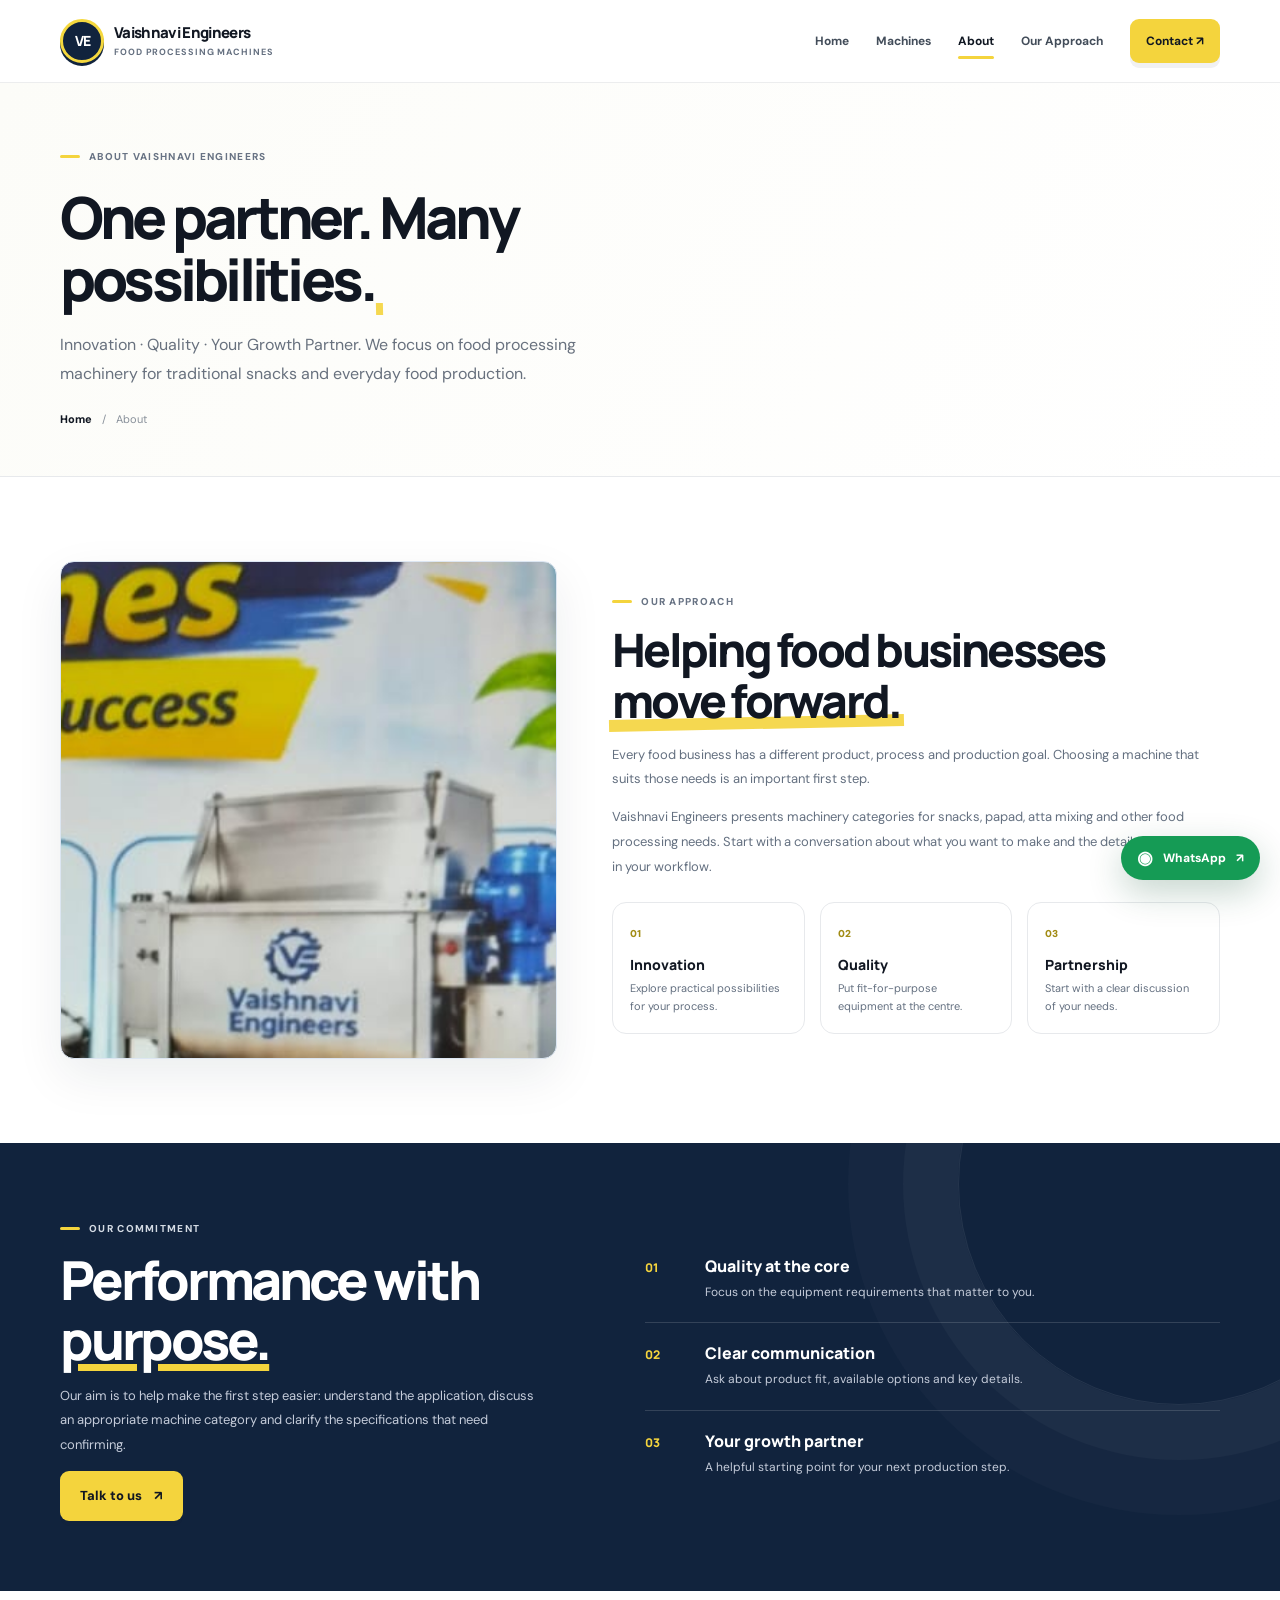
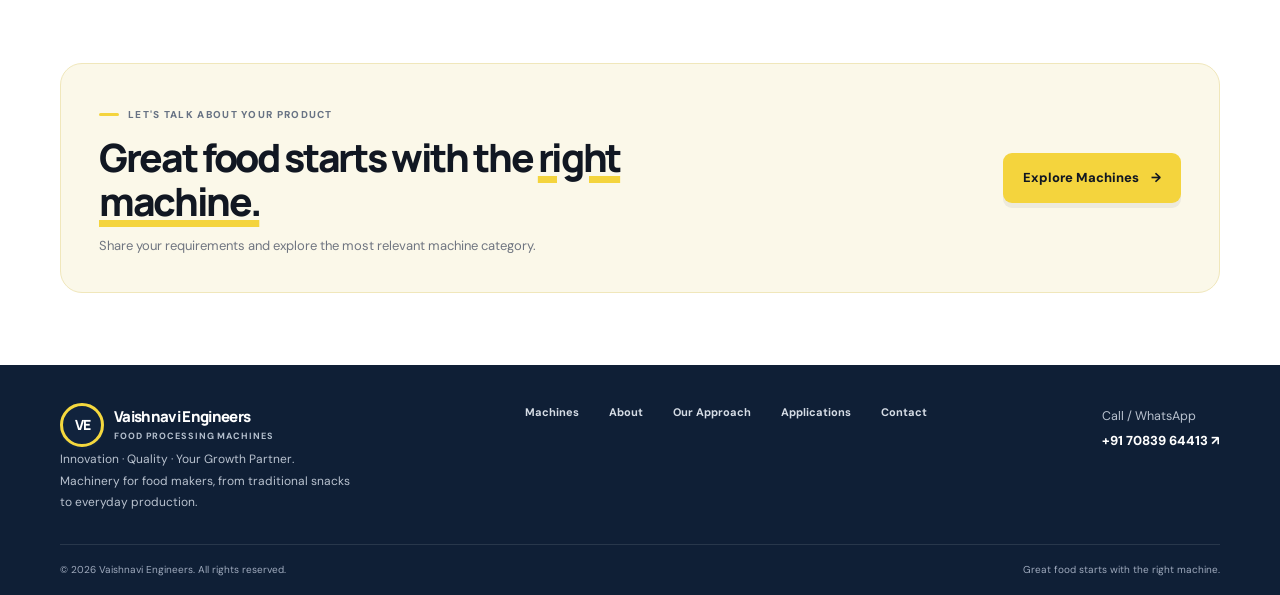
==== commit 8ae4fb44: "Match About page to the reference website" ====
--- a/about.html
+++ b/about.html
@@ -1 +1,5 @@
-<!doctype html><html lang="en"><head><meta charset="utf-8"><meta name="viewport" content="width=device-width, initial-scale=1"><title>About | Vaishnavi Engineers</title><link rel="stylesheet" href="style.css"><script defer src="script.js"></script></head><body><div class="topbar"><div class="wrap topbar-inner"><span>Food Processing Machinery & Solutions</span><span>Innovation · Quality · Your Growth Partner</span></div></div><header class="site-header"><div class="wrap nav-wrap"><a class="brand" href="index.html"><span class="brand-mark">VE</span><span><strong>Vaishnavi Engineers</strong><small>FOOD PROCESSING MACHINES</small></span></a><button class="menu-toggle" aria-label="Toggle navigation" aria-expanded="false">☰</button><nav class="nav-links"><a href="index.html">Home</a><a class="active" href="about.html">About</a><a href="products.html">Products</a><a href="services.html">Services</a><a href="projects.html">Applications</a><a class="nav-cta" href="contact.html">Get a Quote <span>↗</span></a></nav></div></header><main><section class="page-hero"><div class="wrap"><span class="eyebrow">ABOUT THE COMPANY</span><h1>Engineering to help food businesses <em>move forward.</em></h1><p>Vaishnavi Engineers focuses on food processing machinery for traditional snacks and everyday food preparation.</p><div class="breadcrumbs"><a href="index.html">Home</a><span>/</span> About</div></div></section><section class="section"><div class="wrap about-grid"><div class="about-illustration"><div class="about-badge">VE <span>ENGINEERING</span></div><div class="about-machine"><div class="hopper"></div><div class="machine-body"><div class="control-panel"><i></i><i></i><i></i><b></b></div><div class="machine-door"></div></div><div class="machine-feet"><i></i><i></i></div></div><div class="illustration-note">FOOD PROCESSING EQUIPMENT</div></div><div class="about-copy"><span class="eyebrow">WHO WE ARE</span><h2>Practical machines. <em>Purposeful progress.</em></h2><p>Food production has many moving parts. Choosing equipment that suits your product and workflow is an important step. Vaishnavi Engineers presents machinery categories for food businesses looking to prepare, shape and process products more efficiently.</p><p>Our approach is simple: understand the requirement, discuss a suitable machine category and make the next step clear for the customer.</p><div class="about-points"><div><span>01</span><p><b>Innovation</b><small>Explore practical ways to support food production.</small></p></div><div><span>02</span><p><b>Quality</b><small>Keep useful, dependable equipment at the centre.</small></p></div><div><span>03</span><p><b>Partnership</b><small>Work with customers to understand their needs.</small></p></div></div></div></div></section><section class="dark-band"><div class="wrap band-grid"><div><span class="eyebrow eyebrow-light">OUR PROMISE</span><h2>Your growth is the <em>goal.</em></h2><p>We aim to make machine enquiries straightforward, with clear conversations about the product, process and equipment requirements.</p><a class="btn btn-light" href="contact.html">Start a conversation <span>→</span></a></div><div class="statement-card"><span class="statement-mark">“</span><h3>Innovation · Quality · Your Growth Partner</h3><p>The guiding line behind the Vaishnavi Engineers brand.</p></div></div></section></main><footer class="site-footer"><div class="wrap footer-main"><a class="brand brand-footer" href="index.html"><span class="brand-mark">VE</span><span><strong>Vaishnavi Engineers</strong><small>FOOD PROCESSING MACHINES</small></span></a><p>Innovation · Quality · Your Growth Partner</p><div class="footer-links"><a href="about.html">About</a><a href="products.html">Products</a><a href="services.html">Services</a><a href="contact.html">Contact</a></div></div><div class="wrap footer-bottom"><span>© <span data-year></span> Vaishnavi Engineers. All rights reserved.</span><span>Designed for food business growth.</span></div></footer></body></html>+<!doctype html><html lang="en"><head><meta charset="utf-8"><meta name="viewport" content="width=device-width, initial-scale=1"><meta name="description" content="Learn about Vaishnavi Engineers and its food processing machine categories for snack production and food preparation."><meta name="theme-color" content="#ffffff"><title>About Vaishnavi Engineers | Vaishnavi Engineers</title><link rel="preconnect" href="https://fonts.googleapis.com"><link rel="stylesheet" href="style.css"><link rel="stylesheet" href="machine-photos.css"><script defer src="script.js"></script></head><body><header class="site-header"><div class="container nav-container"><a class="brand" href="index.html" aria-label="Vaishnavi Engineers home"><span class="brand-mark">VE</span><span class="brand-copy"><strong>Vaishnavi Engineers</strong><small>Food Processing Machines</small></span></a><button class="menu-toggle" type="button" aria-label="Toggle navigation" aria-expanded="false">☰</button><nav class="nav-links"><a class="" href="index.html">Home</a><a class="" href="products.html">Machines</a><a class="active" href="about.html">About</a><a class="" href="services.html">Our Approach</a><a class=" nav-cta" href="contact.html">Contact <span>↗</span></a></nav></div></header>
+<main><section class="page-hero"><div class="container"><span class="eyebrow">ABOUT VAISHNAVI ENGINEERS</span><h1>One partner. <span class="highlight">Many possibilities.</span></h1><p>Innovation · Quality · Your Growth Partner. We focus on food processing machinery for traditional snacks and everyday food production.</p><div class="breadcrumbs"><a href="index.html">Home</a><span>/</span> About</div></div></section>
+<section class="section"><div class="container about-layout"><div class="about-photo real-machine-photo crop-atta" role="img" aria-label="Atta mixer machine photo from Vaishnavi Engineers reference"></div><div class="about-copy"><span class="eyebrow">OUR APPROACH</span><h2 class="section-heading-title" style="font:800 clamp(31px,3.6vw,47px)/1.12 Manrope,sans-serif;letter-spacing:-.06em;margin:12px 0 16px">Helping food businesses <span class="highlight">move forward.</span></h2><p>Every food business has a different product, process and production goal. Choosing a machine that suits those needs is an important first step.</p><p>Vaishnavi Engineers presents machinery categories for snacks, papad, atta mixing and other food processing needs. Start with a conversation about what you want to make and the details that matter in your workflow.</p><div class="value-grid"><article class="value-card"><span>01</span><h3>Innovation</h3><p>Explore practical possibilities for your process.</p></article><article class="value-card"><span>02</span><h3>Quality</h3><p>Put fit-for-purpose equipment at the centre.</p></article><article class="value-card"><span>03</span><h3>Partnership</h3><p>Start with a clear discussion of your needs.</p></article></div></div></div></section>
+<section class="dark-feature"><div class="container dark-grid"><div><span class="eyebrow">OUR COMMITMENT</span><h2>Performance with <em>purpose.</em></h2><p>Our aim is to help make the first step easier: understand the application, discuss an appropriate machine category and clarify the specifications that need confirming.</p><a class="btn btn-primary" href="contact.html">Talk to us <span>↗</span></a></div><div class="dark-points"><div class="dark-point"><span>01</span><div><h3>Quality at the core</h3><p>Focus on the equipment requirements that matter to you.</p></div></div><div class="dark-point"><span>02</span><div><h3>Clear communication</h3><p>Ask about product fit, available options and key details.</p></div></div><div class="dark-point"><span>03</span><div><h3>Your growth partner</h3><p>A helpful starting point for your next production step.</p></div></div></div></div></section>
+<section class="cta-section"><div class="container cta-panel"><div><span class="eyebrow">LET'S TALK ABOUT YOUR PRODUCT</span><h2>Great food starts with the <em>right machine.</em></h2><p>Share your requirements and explore the most relevant machine category.</p></div><a class="btn btn-primary" href="products.html">Explore Machines <span>→</span></a></div></section></main><footer class="site-footer"><div class="container footer-top"><div><a class="brand brand-footer" href="index.html"><span class="brand-mark">VE</span><span class="brand-copy"><strong>Vaishnavi Engineers</strong><small>Food Processing Machines</small></span></a><p class="footer-tagline">Innovation · Quality · Your Growth Partner. Machinery for food makers, from traditional snacks to everyday production.</p></div><nav class="footer-columns" aria-label="Footer navigation"><a href="products.html">Machines</a><a href="about.html">About</a><a href="services.html">Our Approach</a><a href="projects.html">Applications</a><a href="contact.html">Contact</a></nav><div><small style="color:#b9c2cf">Call / WhatsApp</small><br><a href="tel:+917083964413" style="font-weight:800;font-size:13px">+91 70839 64413 ↗</a></div></div><div class="container footer-bottom"><span>© <span data-year></span> Vaishnavi Engineers. All rights reserved.</span><span>Great food starts with the right machine.</span></div></footer><a class="whatsapp-fab" href="https://wa.me/917083964413" target="_blank" rel="noopener noreferrer" aria-label="Chat with Vaishnavi Engineers on WhatsApp"><span class="whatsapp-icon">◉</span><span class="wa-label">WhatsApp</span><span>↗</span></a></body></html>
--- a/style.css
+++ b/style.css
@@ -1 +1,24 @@
-:root{--forest:#123b2b;--forest2:#1d573d;--leaf:#74b84a;--lime:#d7f0a6;--orange:#ef9b43;--ink:#1d3027;--muted:#66776c;--paper:#f5f7ef;--line:#dfe7d9;--white:#fff}*{box-sizing:border-box}html{scroll-behavior:smooth;scroll-padding-top:90px}body{margin:0;font-family:"DM Sans",sans-serif;color:var(--ink);line-height:1.65;background:#fff}a{color:inherit;text-decoration:none}img{max-width:100%;display:block}.wrap{width:min(1160px,92%);margin-inline:auto}.topbar{background:#0b251a;color:#d8e7d8;font-size:11px;padding:8px 0}.topinner{display:flex;justify-content:space-between;gap:12px;flex-wrap:wrap}.navbar{position:sticky;top:0;z-index:50;background:#ffffffed;backdrop-filter:blur(16px);border-bottom:1px solid #e8eee4}.navinner{height:78px;display:flex;align-items:center;justify-content:space-between;gap:22px}.brand{display:flex;align-items:center;gap:10px;font-family:Manrope,sans-serif;font-weight:800;font-size:13px;line-height:1.2;color:var(--forest)}.brand small{display:block;font:800 8px "DM Sans",sans-serif;letter-spacing:1.8px;color:#758a76;margin-top:5px}.brandmark{width:44px;height:44px;display:grid;place-items:center;border-radius:14px;background:linear-gradient(140deg,var(--forest),var(--leaf));color:#fff;font-size:22px;box-shadow:0 8px 22px #123b2b25}.brandmark span{color:var(--lime)}.navlinks{display:flex;align-items:center;gap:22px;font-size:12px;font-weight:800}.navlinks a{transition:color .2s}.navlinks a:hover,.navlinks a.active{color:#4d8d32}.navtoggle{display:none;border:1px solid var(--line);background:#fff;border-radius:10px;padding:8px 12px;font-size:20px}.btn{display:inline-flex;align-items:center;justify-content:center;gap:8px;border:0;border-radius:999px;padding:13px 20px;font-weight:800;font-size:12px;background:var(--forest);color:#fff;box-shadow:0 9px 24px #123b2b25;transition:transform .2s,box-shadow .2s;cursor:pointer}.btn:hover{transform:translateY(-2px);box-shadow:0 13px 30px #123b2b38}.btn.outline{background:transparent;border:1px solid #ffffff9c;color:#fff;box-shadow:none}.btn.light{background:var(--lime);color:var(--forest);box-shadow:none}.eyebrow{display:inline-flex;align-items:center;gap:9px;text-transform:uppercase;letter-spacing:2px;font-size:10px;font-weight:900;color:var(--leaf)}.eyebrow:before{content:"";width:23px;height:2px;background:var(--orange)}h1,h2,h3,p{margin-top:0}h1,h2,h3{font-family:Manrope,sans-serif}h1{font-size:clamp(38px,5.6vw,70px);line-height:1.04;letter-spacing:-2.7px;margin:19px 0}h2{font-size:clamp(28px,3.6vw,43px);line-height:1.13;letter-spacing:-1.4px;margin:14px 0}h3{line-height:1.25}.lead{font-size:16px;line-height:1.85;color:#e0e9dc;max-width:630px}.muted{color:var(--muted)}.section{padding:84px 0}.section.soft{background:var(--paper)}.section.dark{background:var(--forest);color:#fff}.sectionhead{max-width:700px;margin-bottom:36px}.sectionhead p{color:var(--muted);font-size:14px;max-width:620px}.hero{position:relative;isolation:isolate;overflow:hidden;color:#fff;background:#0b251a;min-height:640px;display:flex;align-items:center}.heroimage{position:absolute;inset:0;z-index:-2;background:linear-gradient(90deg,#081e16f5 0%,#0b2a1edb 47%,#0b2a1e45 100%),url('https://images.unsplash.com/photo-1567789884554-0b844b597180?auto=format&fit=crop&w=2000&q=85') center/cover}.hero:after{content:"";position:absolute;z-index:-1;width:520px;height:520px;right:-170px;bottom:-300px;border:1px solid #ffffff25;border-radius:50%;box-shadow:0 0 0 55px #ffffff08,0 0 0 110px #ffffff05}.heroContent{padding:88px 0 110px;max-width:790px}.hero h1 span{color:var(--lime)}.heroActions{display:flex;gap:12px;flex-wrap:wrap;margin-top:29px}.heroProof{display:flex;gap:28px;flex-wrap:wrap;margin-top:43px;color:#d6e3d6;font-size:11px}.heroProof strong{display:block;color:#fff;font-size:17px}.heroBadge{position:absolute;right:max(4%,calc((100% - 1160px)/2));bottom:32px;background:#fff;color:var(--forest);padding:17px 20px;border-radius:15px;display:flex;align-items:center;gap:14px;max-width:300px;box-shadow:0 15px 45px #061b1260}.heroBadge>span{font:800 25px Manrope;color:var(--leaf)}.heroBadge b,.heroBadge small{display:block}.heroBadge b{font-size:12px}.heroBadge small{font-size:10px;color:var(--muted)}.stats{display:grid;grid-template-columns:repeat(4,1fr);background:#fff;border:1px solid var(--line);border-radius:18px;box-shadow:0 18px 55px #183b2010;margin-top:-34px;position:relative;z-index:2}.stat{padding:23px 18px;text-align:center;border-right:1px solid var(--line)}.stat:last-child{border:0}.stat strong{display:block;font:800 23px Manrope;color:var(--forest);letter-spacing:-.7px}.stat span{font-size:10px;color:var(--muted);font-weight:800;text-transform:uppercase;letter-spacing:.8px}.grid{display:grid;gap:20px}.grid.three{grid-template-columns:repeat(3,minmax(0,1fr))}.grid.two{grid-template-columns:repeat(2,minmax(0,1fr))}.card{border:1px solid var(--line);border-radius:18px;background:#fff;overflow:hidden;transition:transform .25s,box-shadow .25s,border-color .25s}.card:hover,.miniCard:hover{transform:translateY(-5px);box-shadow:0 20px 48px #102d4614;border-color:#b8d3a9}.cardbody{padding:23px}.card h3,.miniCard h3{font-size:18px;margin:14px 0 9px}.card p,.miniCard p{color:var(--muted);font-size:13px;margin-bottom:15px}.productimage{height:205px;background:#e7eee3;overflow:hidden}.productimage img{width:100%;height:100%;object-fit:cover;transition:transform .5s}.card:hover .productimage img{transform:scale(1.05)}.tag{display:inline-block;background:#edf6e6;color:#3d772c;border-radius:999px;padding:6px 10px;font-size:9px;font-weight:900;letter-spacing:.8px;text-transform:uppercase}.textlink{color:#447f31;font-size:12px;font-weight:900}.split{display:grid;grid-template-columns:1fr 1fr;align-items:center;gap:62px}.visual{position:relative}.visual img{height:420px;width:100%;object-fit:cover;border-radius:22px}.floatnote{position:absolute;right:-15px;bottom:22px;background:#fff;padding:18px 21px;border-radius:15px;box-shadow:0 16px 45px #123b2b20;max-width:220px}.floatnote strong{font:800 25px Manrope;color:#4e8d33;display:block}.floatnote span{font-size:11px;color:var(--muted)}.checklist{list-style:none;padding:0;margin:24px 0;display:grid;gap:13px}.checklist li{display:flex;gap:11px;align-items:flex-start;font-size:13px;color:#42574a}.check{color:#4f9639;font-weight:900}.banner{padding:48px;border-radius:23px;background:linear-gradient(120deg,#103a29,#286544);color:#fff;display:flex;justify-content:space-between;align-items:center;gap:28px;overflow:hidden}.banner p{color:#d0e2d2;margin-bottom:0;max-width:590px}.banner h2{max-width:650px}.pagehero{padding:73px 0 76px;color:#fff;background:linear-gradient(110deg,#0b251af5,#1b5439e8),url('https://images.unsplash.com/photo-1567789884554-0b844b597180?auto=format&fit=crop&w=1800&q=80') center/cover}.pagehero h1{font-size:clamp(38px,5vw,58px);margin:14px 0}.pagehero p{color:#d5e4d6;max-width:650px}.crumb{font-size:11px;color:#b9d4bc}.miniCard{padding:25px;border:1px solid var(--line);border-radius:17px;background:#fff;transition:transform .25s,box-shadow .25s}.cardicon{width:46px;height:46px;border-radius:14px;background:#eef6e8;color:#4e8b32;display:grid;place-items:center;font-size:21px;margin-bottom:18px}.serviceRow{display:grid;grid-template-columns:60px 1fr;gap:19px;padding:23px 0;border-bottom:1px solid var(--line)}.serviceRow:last-child{border:0}.serviceNumber{font:800 20px Manrope;color:#82a17b}.serviceRow p{color:var(--muted);font-size:13px;margin-bottom:0}.solutionCard{display:grid;grid-template-columns:42% 1fr;gap:23px;align-items:center;border:1px solid var(--line);border-radius:18px;overflow:hidden;padding:14px}.solutionCard>img{width:100%;height:100%;min-height:280px;object-fit:cover;border-radius:12px}.solutionCard h2{font-size:25px}.solutionCard p,.solutionCard li{font-size:12px;color:var(--muted)}.solutionCard ul{padding-left:18px}.disclaimer{font-size:11px;color:var(--muted);margin-top:25px}.projectcard{position:relative;min-height:315px;border-radius:18px;overflow:hidden;color:#fff;background:#102b20}.projectcard img{position:absolute;inset:0;width:100%;height:100%;object-fit:cover;transition:transform .5s}.projectcard:hover img{transform:scale(1.05)}.projectcard:after{content:"";position:absolute;inset:0;background:linear-gradient(0deg,#081e16ed,#081e1605 80%)}.projecttext{position:absolute;z-index:1;left:22px;right:22px;bottom:19px}.projecttext span{font-size:9px;text-transform:uppercase;letter-spacing:1.7px;color:var(--lime);font-weight:900}.projecttext h3{margin:7px 0;font-size:19px}.projecttext p{font-size:11px;color:#e0e9de;margin-bottom:0}.contactgrid{display:grid;grid-template-columns:.8fr 1.2fr;gap:32px}.contactpanel{padding:29px;background:var(--forest);color:#fff;border-radius:20px}.contactpanel p{color:#d4e2d5;font-size:13px}.contactitem{padding:16px 0;border-bottom:1px solid #ffffff25}.contactitem:last-child{border:0}.contactitem small{display:block;color:#b8d2ba;font-size:9px;text-transform:uppercase;letter-spacing:1.4px;font-weight:800}.contactitem span{font-size:12px;overflow-wrap:anywhere}.formbox{padding:29px;border:1px solid var(--line);border-radius:20px}.formgrid{display:grid;grid-template-columns:1fr 1fr;gap:15px}.field{display:grid;gap:7px}.field.full{grid-column:1/-1}.field label{font-size:11px;font-weight:800}.field input,.field textarea,.field select{width:100%;border:1px solid #d4e0cf;border-radius:10px;padding:12px;font:inherit;font-size:13px;outline:none;background:#fff}.field input:focus,.field textarea:focus,.field select:focus{border-color:var(--leaf);box-shadow:0 0 0 3px #74b84a1c}.field textarea{min-height:115px;resize:vertical}.formnote{font-size:10px;color:var(--muted);margin:10px 0 0}.footer{background:#091e15;color:#c2d5c4;padding:51px 0 22px}.footergrid{display:grid;grid-template-columns:1.4fr 1fr 1fr;gap:36px;padding-bottom:32px}.footerbrand{color:#fff}.footerbrand small{color:#9db5a0}.footer h3{color:#fff;font-size:13px}.footer p,.footer a,.footerlinks span{font-size:11px;color:#a9c1ad}.footintro{max-width:360px;margin-top:17px}.footerlinks{display:grid;gap:9px}.footerlinks a:hover,.footercta{color:var(--lime)!important}.smallnote{font-size:9px!important;color:#7f9a85!important}.copyright{border-top:1px solid #ffffff1a;padding-top:17px;font-size:10px;color:#819b87;display:flex;justify-content:space-between;gap:10px;flex-wrap:wrap}.reveal{opacity:0;transform:translateY(15px);transition:opacity .65s,transform .65s}.reveal.visible{opacity:1;transform:none}@media(max-width:900px){.navlinks{gap:13px}.navlinks a{font-size:11px}.navcta{display:none}.split{gap:34px}.grid.three{grid-template-columns:repeat(2,minmax(0,1fr))}.stats{grid-template-columns:repeat(2,1fr)}.stat:nth-child(2){border-right:0}.stat:nth-child(-n+2){border-bottom:1px solid var(--line)}.contactgrid{grid-template-columns:1fr}.footergrid{grid-template-columns:1fr 1fr}.footergrid>div:first-child{grid-column:1/-1}.solutionCard{grid-template-columns:1fr}.solutionCard>img{height:220px;min-height:0}}@media(max-width:680px){.topinner{justify-content:center;text-align:center}.navinner{height:68px}.navtoggle{display:block}.navlinks{display:none;position:absolute;top:68px;left:0;right:0;background:#fff;border-bottom:1px solid var(--line);padding:13px 4% 20px;flex-direction:column;align-items:stretch;gap:0}.navlinks.open{display:flex}.navlinks a{padding:11px 0;border-bottom:1px solid #edf1e9;font-size:13px}.navlinks a:last-child{border:0}.brandmark{width:38px;height:38px}.brand{font-size:11px}.hero{min-height:620px}.heroContent{padding:70px 0 100px}.hero h1{letter-spacing:-1.7px}.lead{font-size:14px}.heroProof{gap:17px}.heroBadge{left:4%;right:4%;bottom:18px;max-width:none}.section{padding:60px 0}.grid.three,.grid.two,.split{grid-template-columns:1fr}.visual img{height:300px}.floatnote{right:9px;bottom:10px}.stats{margin-top:-23px}.stat{padding:18px 9px}.stat strong{font-size:20px}.stat span{font-size:8px}.banner{padding:28px;align-items:flex-start;flex-direction:column}.pagehero{padding:53px 0}.formbox,.contactpanel{padding:21px}.formgrid{grid-template-columns:1fr}.field.full{grid-column:auto}.footergrid{grid-template-columns:1fr}.footergrid>div:first-child{grid-column:auto}.projectcard{min-height:280px}}@media(prefers-reduced-motion:reduce){html{scroll-behavior:auto}.reveal{opacity:1;transform:none;transition:none}*{transition:none!important}}+@import url('https://fonts.googleapis.com/css2?family=DM+Sans:wght@400;500;600;700&family=Manrope:wght@400;500;600;700;800&display=swap');
+:root{--ink:#111722;--navy:#11233d;--muted:#647080;--line:#e7e9ec;--paper:#fff;--soft:#f7f7f4;--yellow:#f4d43d;--yellow-dark:#e9c522;--green:#20bd69;--radius:22px;--shadow:0 18px 48px rgba(19,35,57,.08)}
+*{box-sizing:border-box}html{scroll-behavior:smooth;scroll-padding-top:95px}body{margin:0;background:#fff;color:var(--ink);font-family:'DM Sans',sans-serif;font-size:15px;line-height:1.7}img{max-width:100%;display:block}a{color:inherit;text-decoration:none}button,input,textarea,select{font:inherit}button,a{-webkit-tap-highlight-color:transparent}.container{width:min(1160px,calc(100% - 40px));margin-inline:auto}
+.site-header{position:sticky;top:0;z-index:50;background:rgba(255,255,255,.95);backdrop-filter:blur(16px);border-bottom:1px solid rgba(20,28,39,.08)}
+.nav-container{height:82px;display:flex;align-items:center;justify-content:space-between;gap:26px}.brand{display:flex;align-items:center;gap:10px;min-width:0}.brand-mark{width:44px;height:44px;flex:0 0 44px;border-radius:50%;background:var(--navy);color:white;display:grid;place-items:center;font-family:Manrope,sans-serif;font-size:14px;font-weight:800;letter-spacing:-1px;border:3px solid #f5d83e;box-shadow:0 3px 0 var(--navy)}.brand-copy strong,.brand-copy small{display:block;line-height:1.2}.brand-copy strong{font-family:Manrope,sans-serif;font-size:15px;font-weight:800;letter-spacing:-.045em}.brand-copy small{font-size:9px;text-transform:uppercase;letter-spacing:.1em;color:#657080;font-weight:700;margin-top:5px}.nav-links{display:flex;align-items:center;gap:27px;font-size:12px;font-weight:700;color:#434d5a}.nav-links>a:not(.nav-cta){padding:10px 0;position:relative}.nav-links>a.active:not(.nav-cta),.nav-links>a:hover:not(.nav-cta){color:#101722}.nav-links>a.active:not(.nav-cta):after{content:'';height:3px;background:var(--yellow);position:absolute;bottom:2px;left:0;right:0;border-radius:4px}.menu-toggle{display:none;background:#f5f5f2;border:1px solid var(--line);height:42px;width:42px;border-radius:13px;font-size:21px;cursor:pointer}
+.btn{display:inline-flex;align-items:center;justify-content:center;gap:12px;min-height:50px;padding:0 20px;border-radius:9px;font-weight:800;font-size:13px;transition:transform .2s ease,background .2s ease;white-space:normal}.btn:hover{transform:translateY(-2px)}.btn-primary,.nav-cta{background:var(--yellow);color:#111722;box-shadow:0 5px 0 rgba(17,23,34,.06)}.btn-primary:hover,.nav-cta:hover{background:var(--yellow-dark)}.nav-cta{padding:12px 16px;border-radius:9px}.btn-outline{border:1px solid #d9dee4;background:white}.btn-link{padding:10px 0;font-weight:800;font-size:13px;display:inline-flex;align-items:center;gap:9px}.btn-link:hover{color:#7a6200}.eyebrow{display:inline-flex;align-items:center;gap:9px;font-size:10px;letter-spacing:.13em;text-transform:uppercase;font-weight:800;color:#687384}.eyebrow:before{content:'';width:20px;height:3px;background:var(--yellow);border-radius:4px}
+.hero{overflow:hidden;background:radial-gradient(ellipse at 90% 10%,rgba(244,212,61,.13),transparent 32%),#fff;padding:66px 0 55px}.hero-grid{display:grid;grid-template-columns:1.02fr .98fr;gap:66px;align-items:center}.hero h1,.page-hero h1{font-family:Manrope,sans-serif;font-weight:800;letter-spacing:-.065em;font-size:clamp(42px,5.2vw,68px);line-height:1.07;margin:19px 0 20px;max-width:690px}.highlight{position:relative;z-index:0;white-space:normal}.highlight:after{content:'';position:absolute;left:-3px;right:-4px;bottom:3px;height:12px;background:var(--yellow);z-index:-1;transform:rotate(-1.2deg);opacity:.9}.hero-lead,.page-hero p{font-size:16px;line-height:1.85;color:#68717e;max-width:550px;margin:0}.hero-actions{display:flex;gap:23px;align-items:center;flex-wrap:wrap;margin-top:28px}.hero-note{margin-top:27px;padding-top:19px;border-top:1px solid var(--line);display:flex;align-items:center;gap:13px;color:#667080;font-size:12px}.note-icon{width:32px;height:32px;border-radius:50%;background:#fff6be;color:#2c2a16;display:grid;place-items:center;font-weight:900}.hero-visual{position:relative;min-width:0}.hero-visual:before{content:'';position:absolute;inset:28px -18px -17px 22px;background:var(--yellow);border-radius:24px;transform:rotate(2deg);opacity:.65}.hero-photo{position:relative;min-height:410px;aspect-ratio:4/4.3;border-radius:20px;background-color:#f6f7f4;background-size:420% auto;box-shadow:var(--shadow);border:1px solid #e7e9e5;overflow:hidden}.photo-tag{position:absolute;top:17px;left:17px;background:white;border:1px solid #ececec;border-radius:100px;padding:7px 12px;font-size:9px;letter-spacing:.09em;font-weight:800;text-transform:uppercase;z-index:2}.photo-caption{position:relative;background:white;border:1px solid var(--line);box-shadow:var(--shadow);border-radius:14px;padding:14px 16px;margin:-30px 16px 0;display:flex;justify-content:space-between;align-items:center;gap:10px;z-index:3;font-size:12px;font-weight:800}.photo-caption small{display:block;color:#7b8591;font-size:10px;font-weight:600;margin-top:3px}
+.benefit-strip{border-block:1px solid var(--line);background:#fcfcfa}.benefit-grid{display:grid;grid-template-columns:repeat(3,1fr);gap:22px;padding:20px 0}.benefit-item{display:flex;align-items:center;gap:12px;font-size:12px;font-weight:800}.benefit-mark{height:35px;width:35px;flex:0 0 35px;border:1px solid #e6e0bb;background:#fffbe1;display:grid;place-items:center;border-radius:50%;font-size:16px}.benefit-item small{display:block;color:#7c8591;font-size:10px;font-weight:500;margin-top:1px}
+.section{padding:84px 0}.section-soft{background:var(--soft)}.section-heading{display:flex;align-items:end;justify-content:space-between;gap:32px;margin-bottom:34px}.section-heading h2,.split-copy h2,.dark-feature h2,.cta-panel h2,.contact-intro h2{font-family:Manrope,sans-serif;font-size:clamp(31px,3.6vw,47px);line-height:1.12;letter-spacing:-.06em;margin:12px 0 0;font-weight:800}.section-heading p{max-width:405px;margin:0;color:var(--muted);font-size:13px;line-height:1.8}.section-heading h2 em,.split-copy h2 em,.dark-feature h2 em,.cta-panel h2 em{font-style:normal;text-decoration:underline;text-decoration-color:var(--yellow);text-decoration-thickness:7px;text-underline-offset:4px}
+.product-grid{display:grid;grid-template-columns:repeat(4,minmax(0,1fr));gap:17px}.product-card{border:1px solid var(--line);border-radius:16px;overflow:hidden;background:white;display:flex;flex-direction:column;min-width:0;transition:transform .22s ease,box-shadow .22s ease,border-color .22s ease}.product-card:hover{transform:translateY(-4px);box-shadow:var(--shadow);border-color:#e4d681}.product-visual{aspect-ratio:1.24;width:100%;background-color:#f4f6f3;position:relative;border:0;border-radius:0;display:block;overflow:hidden;background-size:420% auto}.product-visual:after{content:'↗';position:absolute;right:12px;top:12px;width:30px;height:30px;border-radius:50%;background:white;display:grid;place-items:center;font-size:14px;font-weight:900;box-shadow:0 4px 12px #0000000c}.product-copy{padding:18px 17px 17px;display:flex;flex:1;flex-direction:column;align-items:flex-start}.product-type{font-size:9px;letter-spacing:.12em;text-transform:uppercase;color:#7c8691;font-weight:800}.product-copy h3{font-family:Manrope,sans-serif;margin:8px 0 8px;font-size:16px;line-height:1.35;letter-spacing:-.035em}.product-copy p{margin:0;color:#687381;font-size:12px;line-height:1.75}.card-link{display:inline-flex;align-items:center;gap:8px;margin-top:auto;padding-top:16px;font-size:11px;font-weight:800}.card-link:hover{color:#8a7100}.center-action{text-align:center;margin-top:31px}
+.split-section{display:grid;grid-template-columns:.92fr 1.08fr;gap:66px;align-items:center}.split-photo{min-height:380px;aspect-ratio:1/1;border-radius:20px;border:1px solid #e6e9e2;box-shadow:var(--shadow);background-color:#f4f6f1;background-size:420% auto;overflow:hidden;position:relative}.split-copy p{font-size:14px;color:var(--muted);line-height:1.9}.feature-list{list-style:none;padding:0;margin:25px 0 28px;display:grid;gap:13px}.feature-list li{display:flex;align-items:start;gap:12px;font-size:13px;font-weight:700}.check{display:grid;place-items:center;flex:0 0 22px;width:22px;height:22px;border-radius:50%;background:#fff3a4;color:#27303c;font-weight:900}
+.dark-feature{background:var(--navy);color:white;padding:70px 0;position:relative;overflow:hidden}.dark-feature:after{content:'';position:absolute;right:-120px;top:-180px;width:440px;height:440px;border:1px solid #ffffff15;border-radius:50%;box-shadow:0 0 0 55px #ffffff08,0 0 0 110px #ffffff05}.dark-grid{display:grid;grid-template-columns:.95fr 1.05fr;align-items:center;gap:65px;position:relative;z-index:1}.dark-feature .eyebrow{color:#d4dbe4}.dark-feature h2{font-size:clamp(35px,4.2vw,54px);max-width:500px}.dark-feature p{color:#c5ccda;font-size:13px;line-height:1.9;max-width:480px}.dark-points{display:grid;gap:0}.dark-point{display:grid;grid-template-columns:45px 1fr;gap:15px;padding:19px 0;border-bottom:1px solid #ffffff24}.dark-point:last-child{border:0}.dark-point>span{color:var(--yellow);font:800 12px Manrope,sans-serif;padding-top:4px}.dark-point h3{font:800 16px Manrope,sans-serif;margin:0 0 4px}.dark-point p{margin:0;font-size:12px}
+.cta-section{padding:72px 0}.cta-panel{background:#fbf8e9;border:1px solid #f0e7bb;border-radius:22px;padding:35px 38px;display:flex;align-items:center;justify-content:space-between;gap:30px}.cta-panel h2{font-size:clamp(27px,3.2vw,39px);max-width:660px}.cta-panel p{color:#6f7580;font-size:13px;margin:10px 0 0;max-width:540px;line-height:1.8}
+.page-hero{background:linear-gradient(120deg,#fcfcf8,#fff);padding:58px 0 48px;border-bottom:1px solid var(--line)}.page-hero h1{font-size:clamp(38px,4.7vw,58px);max-width:770px}.breadcrumbs{display:flex;gap:10px;align-items:center;margin-top:21px;color:#88909a;font-size:11px}.breadcrumbs a{font-weight:800;color:var(--ink)}
+.about-layout{display:grid;grid-template-columns:.9fr 1.1fr;gap:55px;align-items:center}.about-photo{min-height:370px;aspect-ratio:1/1;border-radius:20px;background-size:420% auto;background-color:#f4f6f3;box-shadow:var(--shadow);border:1px solid var(--line)}.about-copy p{color:var(--muted);font-size:13px;line-height:1.9}.value-grid{display:grid;grid-template-columns:repeat(3,1fr);gap:15px;margin-top:23px}.value-card{padding:17px;border:1px solid var(--line);border-radius:14px;background:#fff}.value-card span{font-size:10px;font-weight:900;color:#a28c15}.value-card h3{font:800 14px Manrope,sans-serif;margin:9px 0 5px}.value-card p{margin:0;font-size:11px;line-height:1.7}
+.service-grid{display:grid;grid-template-columns:repeat(4,1fr);gap:16px}.service-card{border:1px solid var(--line);border-radius:16px;padding:24px 20px;background:white}.service-num{width:37px;height:37px;border-radius:50%;background:#fff4a7;display:grid;place-items:center;font-weight:900;font-size:14px}.service-card h3{font:800 16px Manrope,sans-serif;margin:17px 0 8px;letter-spacing:-.03em}.service-card p{font-size:12px;line-height:1.8;color:var(--muted);margin:0}.process-grid{display:grid;grid-template-columns:1fr 1fr;gap:60px;align-items:center}.process-grid h2{font:800 clamp(30px,3.5vw,43px)/1.15 Manrope,sans-serif;letter-spacing:-.05em;margin:14px 0}.process-grid p{color:#c8d0dc;font-size:13px}.check-list{list-style:none;padding:0;margin:0;display:grid;gap:13px}.check-list li{border-bottom:1px solid #ffffff20;padding:0 0 12px;display:flex;gap:12px;color:#e8edf4;font-size:13px}.check-list li span{color:var(--yellow);font-weight:900}
+.application-grid{display:grid;grid-template-columns:repeat(3,1fr);gap:18px}.application-card{border:1px solid var(--line);border-radius:16px;overflow:hidden;background:white}.application-visual{aspect-ratio:1.6;display:block;background-size:420% auto;background-color:#f4f6f3}.application-copy{padding:18px}.application-copy h3{font:800 18px Manrope,sans-serif;margin:7px 0}.application-copy p{font-size:12px;line-height:1.8;color:var(--muted);margin:0}
+.contact-layout{display:grid;grid-template-columns:.8fr 1.2fr;gap:48px;align-items:start}.contact-intro h2{font-size:clamp(32px,3.5vw,43px)}.contact-intro p{color:var(--muted);font-size:13px;line-height:1.9}.phone-link{display:inline-flex;align-items:center;gap:11px;font:800 17px Manrope,sans-serif;border-bottom:3px solid var(--yellow);padding:8px 0 6px;margin-top:12px}.phone-link:hover{color:#716000}.contact-detail{border-top:1px solid var(--line);padding:16px 0;display:flex;gap:13px;align-items:flex-start}.detail-icon{width:35px;height:35px;border-radius:50%;background:#fff5b5;display:grid;place-items:center}.contact-detail b{display:block;font-size:12px}.contact-detail small{font-size:11px;display:block;color:var(--muted);margin-top:3px}
+.enquiry-form{padding:28px;border:1px solid var(--line);border-radius:18px;box-shadow:var(--shadow);background:#fff}.form-heading{margin-bottom:21px}.form-heading h3{font:800 24px Manrope,sans-serif;letter-spacing:-.04em;margin:5px 0 0}.form-heading span{font-size:10px;font-weight:900;color:#8a7a19;letter-spacing:.12em}.form-row{display:grid;grid-template-columns:1fr 1fr;gap:15px}.enquiry-form label{display:block;font-size:11px;font-weight:800;margin-bottom:15px;color:#424c59}.enquiry-form label span{color:#c08a04}.enquiry-form input,.enquiry-form select,.enquiry-form textarea{display:block;margin-top:7px;width:100%;border:1px solid #dfe3e8;background:#fdfdfb;color:var(--ink);border-radius:9px;padding:12px;font-size:12px;outline:none}.enquiry-form input:focus,.enquiry-form select:focus,.enquiry-form textarea:focus{border-color:#d9bd27;box-shadow:0 0 0 3px #f4d43d2b}.enquiry-form textarea{resize:vertical;min-height:120px}.form-submit{border:0;cursor:pointer;width:100%}.form-footnote,.form-status{color:#838b95;font-size:10px;line-height:1.7;margin:13px 0 0}
+.site-footer{background:#0f1f36;color:white;padding:38px 0 17px}.footer-top{display:flex;justify-content:space-between;align-items:flex-start;gap:32px;padding-bottom:30px;border-bottom:1px solid #ffffff1b}.brand-footer .brand-copy small{color:#b5c0ce}.footer-tagline{max-width:290px;font-size:12px;color:#b9c2cf;line-height:1.8;margin:2px 0 0}.footer-columns{display:flex;gap:30px;align-items:center;flex-wrap:wrap}.footer-columns a{font-size:11px;color:#d5dce5;font-weight:700}.footer-columns a:hover{color:var(--yellow)}.footer-bottom{display:flex;justify-content:space-between;gap:20px;padding-top:16px;font-size:10px;color:#9faabd}.whatsapp-fab{position:fixed;right:20px;bottom:20px;z-index:40;display:flex;align-items:center;gap:10px;padding:12px 16px;border-radius:999px;color:white;background:#159b55;box-shadow:0 12px 35px #0b512e3d;font-weight:800;font-size:12px;transition:transform .2s}.whatsapp-fab:hover{transform:translateY(-3px);background:#0c8b49}.whatsapp-icon{font-size:18px;line-height:1}
+@media(max-width:1020px){.nav-links{gap:16px}.hero-grid{gap:35px}.product-grid{grid-template-columns:repeat(2,minmax(0,1fr))}.service-grid{grid-template-columns:repeat(2,1fr)}.hero-photo{min-height:360px}.section{padding:68px 0}}
+@media(max-width:760px){.container{width:min(100% - 34px,560px)}.nav-container{height:73px;gap:10px}.brand-mark{height:40px;width:40px;flex-basis:40px}.brand-copy strong{font-size:14px}.brand-copy small{font-size:8px}.menu-toggle{display:grid;place-items:center}.nav-links{display:none;position:absolute;top:73px;left:0;right:0;padding:14px 20px 20px;background:white;border-bottom:1px solid var(--line);box-shadow:0 16px 25px #10182712;flex-direction:column;align-items:stretch;gap:4px}.nav-links.open{display:flex}.nav-links>a:not(.nav-cta){padding:11px 7px}.nav-links>a.active:not(.nav-cta):after{left:7px;right:auto;width:22px;bottom:2px}.nav-cta{text-align:center;margin-top:6px}.hero{padding:45px 0 38px}.hero-grid{grid-template-columns:1fr;gap:34px}.hero h1{font-size:clamp(41px,11.7vw,58px);margin-top:16px;max-width:560px}.hero-lead{font-size:14px;line-height:1.85}.hero-actions{gap:17px;margin-top:23px}.hero-actions .btn{min-height:47px;padding:0 15px}.hero-note{margin-top:22px}.hero-visual{width:100%;max-width:520px;margin:auto}.hero-photo{min-height:310px;aspect-ratio:1.25}.photo-caption{margin:-23px 10px 0}.benefit-grid{grid-template-columns:1fr;gap:0;padding:8px 0}.benefit-item{padding:12px 0;border-bottom:1px solid var(--line)}.benefit-item:last-child{border:0}.section{padding:57px 0}.section-heading{display:block;margin-bottom:24px}.section-heading h2,.split-copy h2,.dark-feature h2,.cta-panel h2{font-size:clamp(31px,8.4vw,42px)}.section-heading p{margin-top:13px}.product-grid{gap:12px}.product-card{border-radius:13px}.product-copy{padding:14px 12px}.product-copy h3{font-size:14px}.product-copy p{font-size:11px}.product-type{font-size:8px}.product-visual{aspect-ratio:1.08}.split-section,.dark-grid,.about-layout,.process-grid,.contact-layout{grid-template-columns:1fr;gap:30px}.split-section .split-photo{order:2}.split-photo,.about-photo{min-height:280px;aspect-ratio:1.2}.split-copy p{font-size:13px}.dark-feature{padding:55px 0}.dark-grid{gap:20px}.dark-point{padding:16px 0}.cta-section{padding:48px 0}.cta-panel{display:block;padding:24px 20px;border-radius:17px}.cta-panel .btn{margin-top:22px;width:100%}.page-hero{padding:43px 0 34px}.page-hero h1{font-size:clamp(37px,10.5vw,48px);margin:14px 0}.page-hero p{font-size:14px}.value-grid{grid-template-columns:1fr;gap:10px}.value-card{display:grid;grid-template-columns:26px 1fr;gap:0 10px;padding:13px}.value-card span{grid-row:span 2;padding-top:3px}.value-card h3{margin:0 0 4px}.service-grid{grid-template-columns:1fr 1fr;gap:11px}.service-card{padding:16px 14px}.service-card h3{font-size:14px;margin-top:13px}.service-card p{font-size:11px}.application-grid{grid-template-columns:repeat(2,minmax(0,1fr));gap:12px}.application-copy{padding:13px}.application-copy h3{font-size:15px}.application-copy p{font-size:11px}.contact-layout{gap:28px}.enquiry-form{padding:19px}.form-row{gap:10px}.enquiry-form input,.enquiry-form select,.enquiry-form textarea{padding:11px;font-size:12px}.footer-top{display:grid;gap:18px}.footer-columns{gap:17px}.footer-bottom{flex-direction:column;gap:5px}.whatsapp-fab{right:13px;bottom:13px;padding:11px 14px}.whatsapp-fab .wa-label{display:inline}}
+@media(max-width:380px){.brand-copy strong{font-size:12px}.brand-copy small{font-size:7px}.product-grid{gap:9px}.product-copy{padding:12px 10px}.product-copy h3{font-size:13px}.form-row{grid-template-columns:1fr}.application-grid{grid-template-columns:1fr}.application-visual{aspect-ratio:1.6}}
+@media(prefers-reduced-motion:reduce){html{scroll-behavior:auto}*,*:before,*:after{transition:none!important;animation:none!important}}
--- a/machine-photos.css
+++ b/machine-photos.css
@@ -0,0 +1,32 @@
+/* Real machine photo crops taken from the Vaishnavi Engineers reference poster.
+   The source poster is embedded so the uploaded reference file can be removed from the repository. */
+.real-machine-photo{
+  background-image:url("[data-uri]